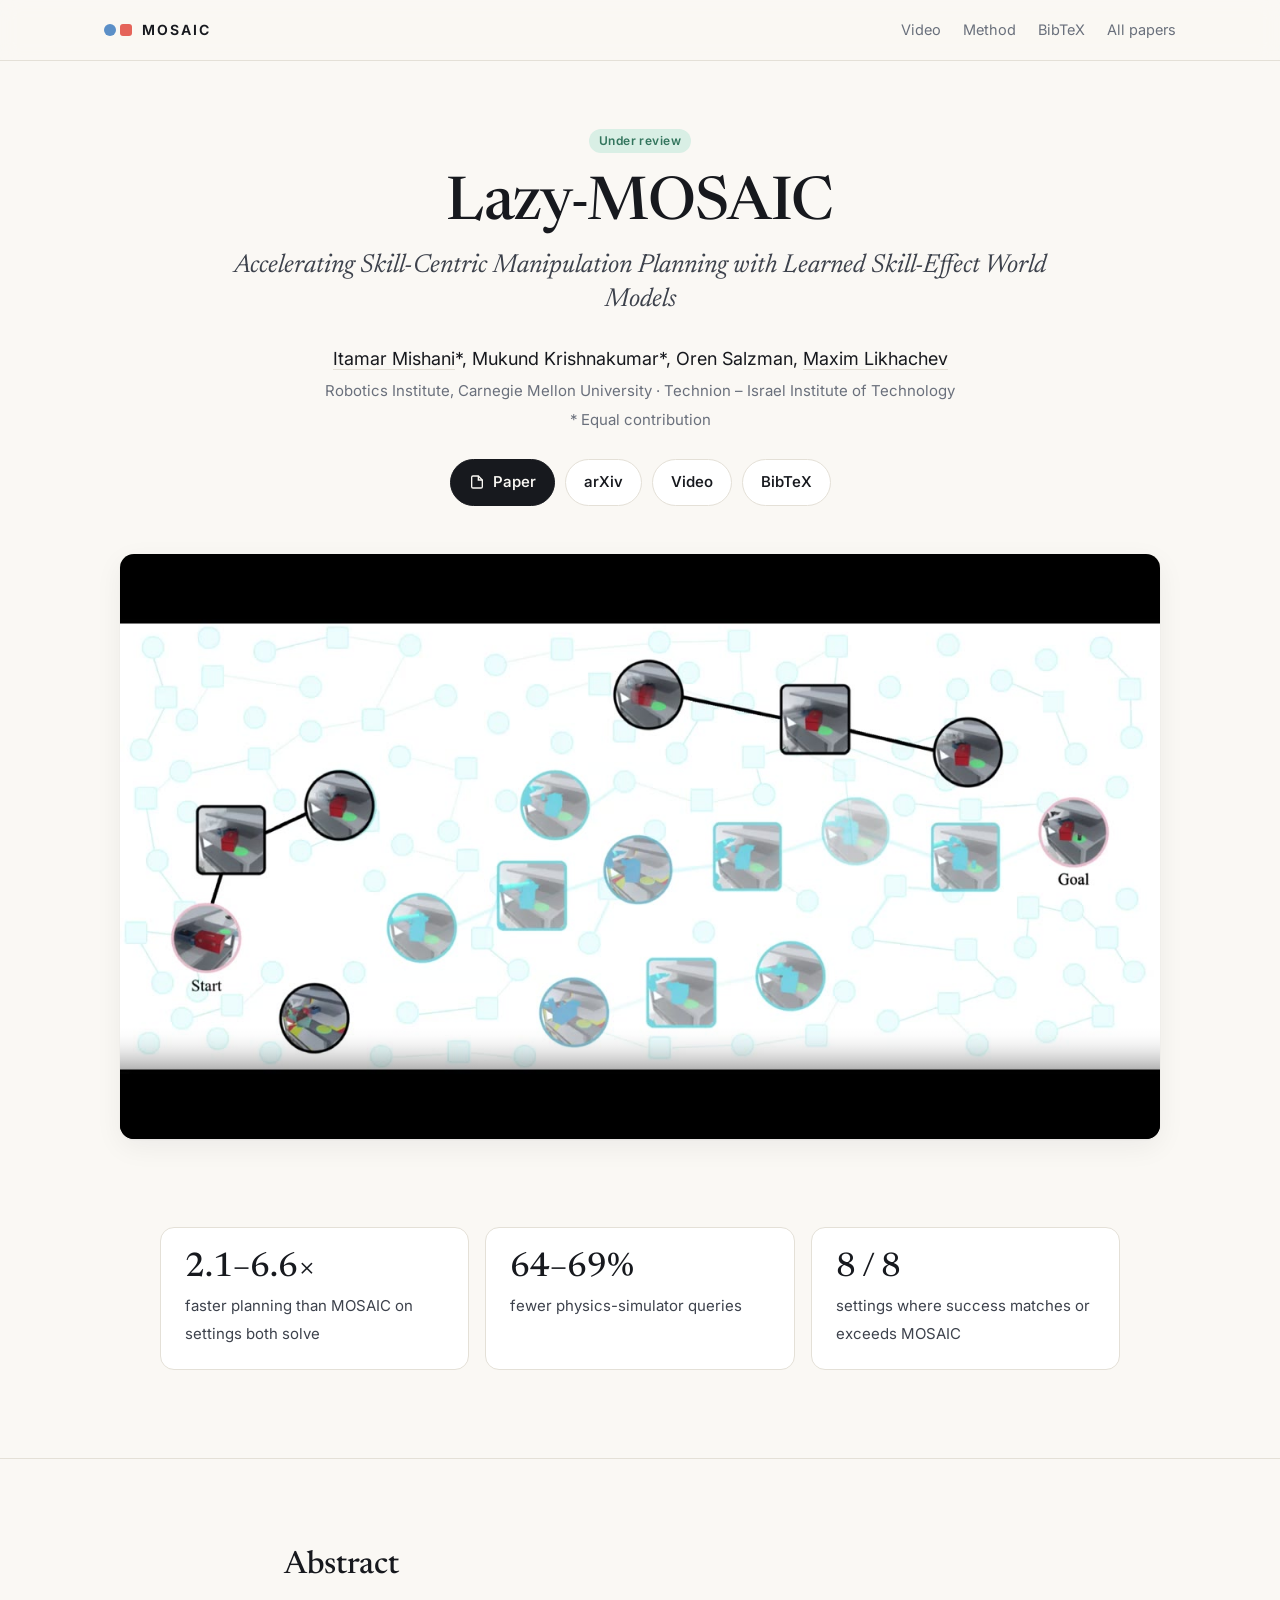
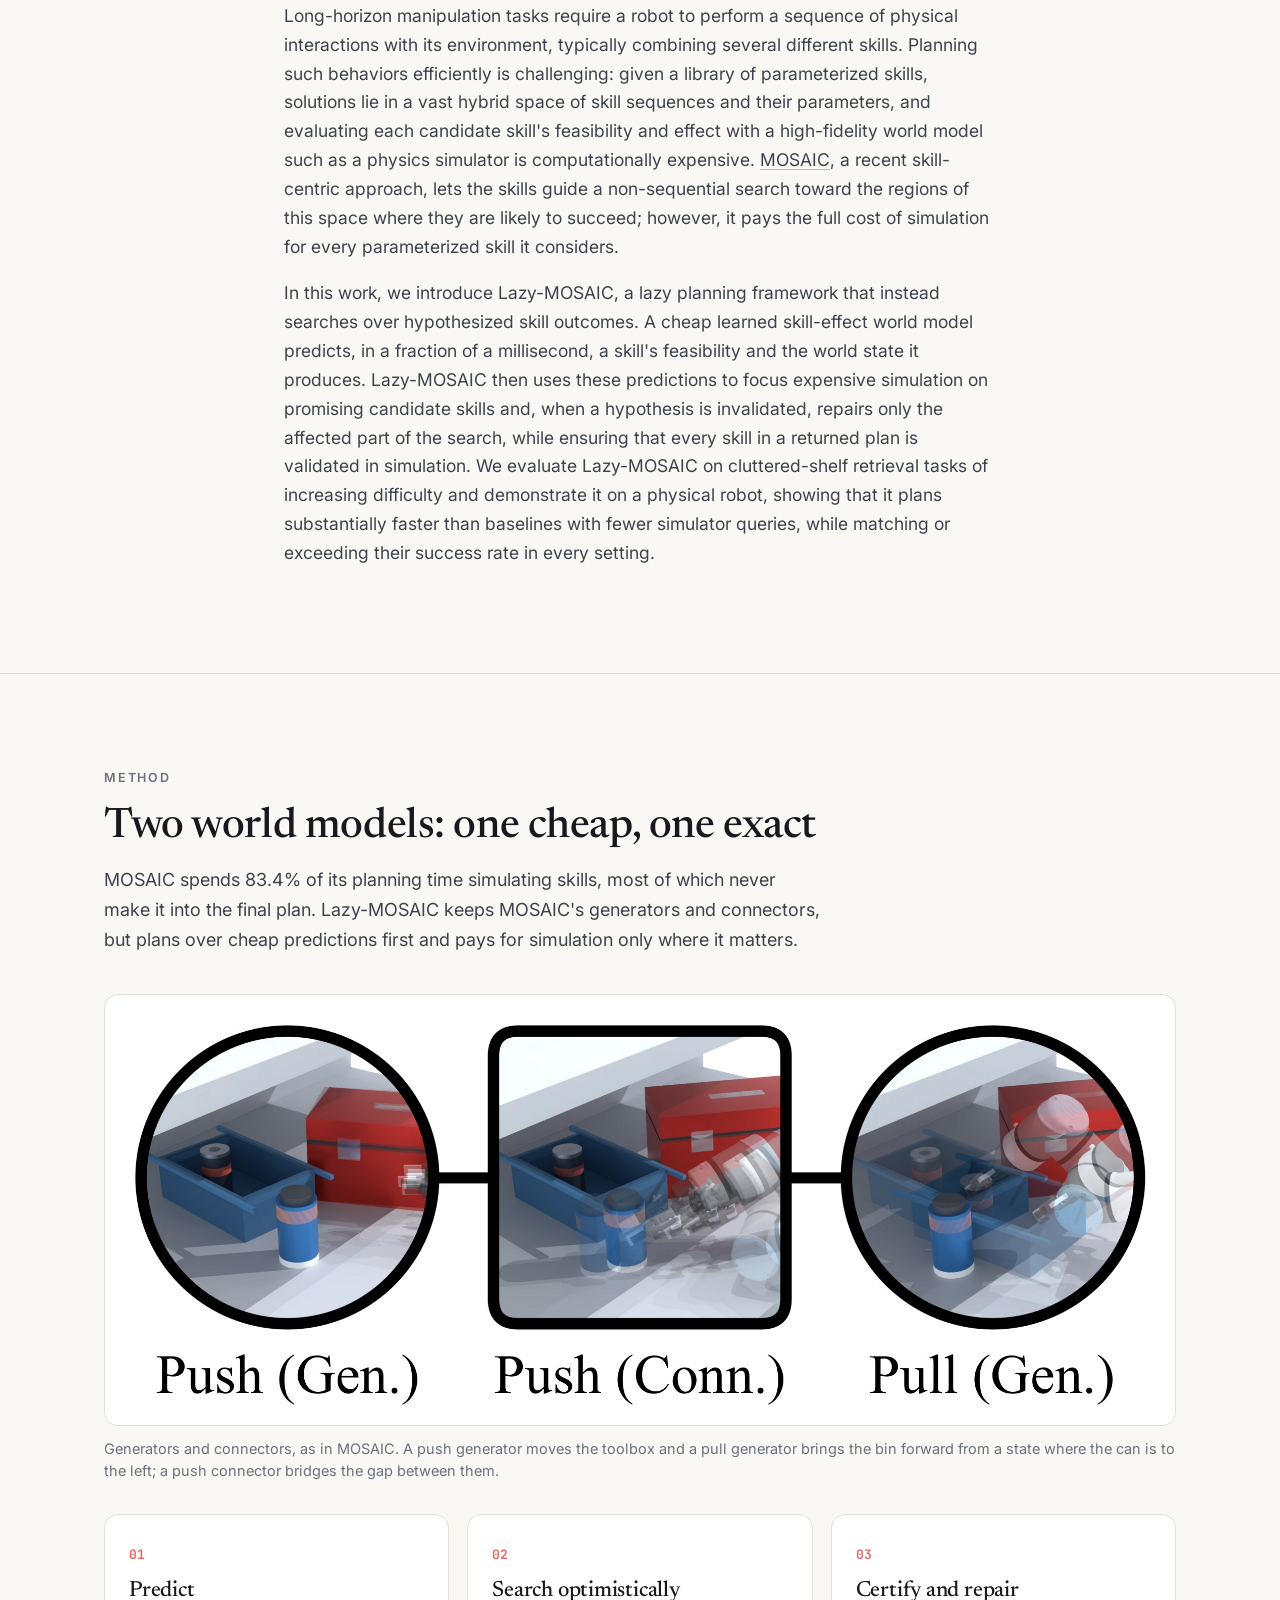
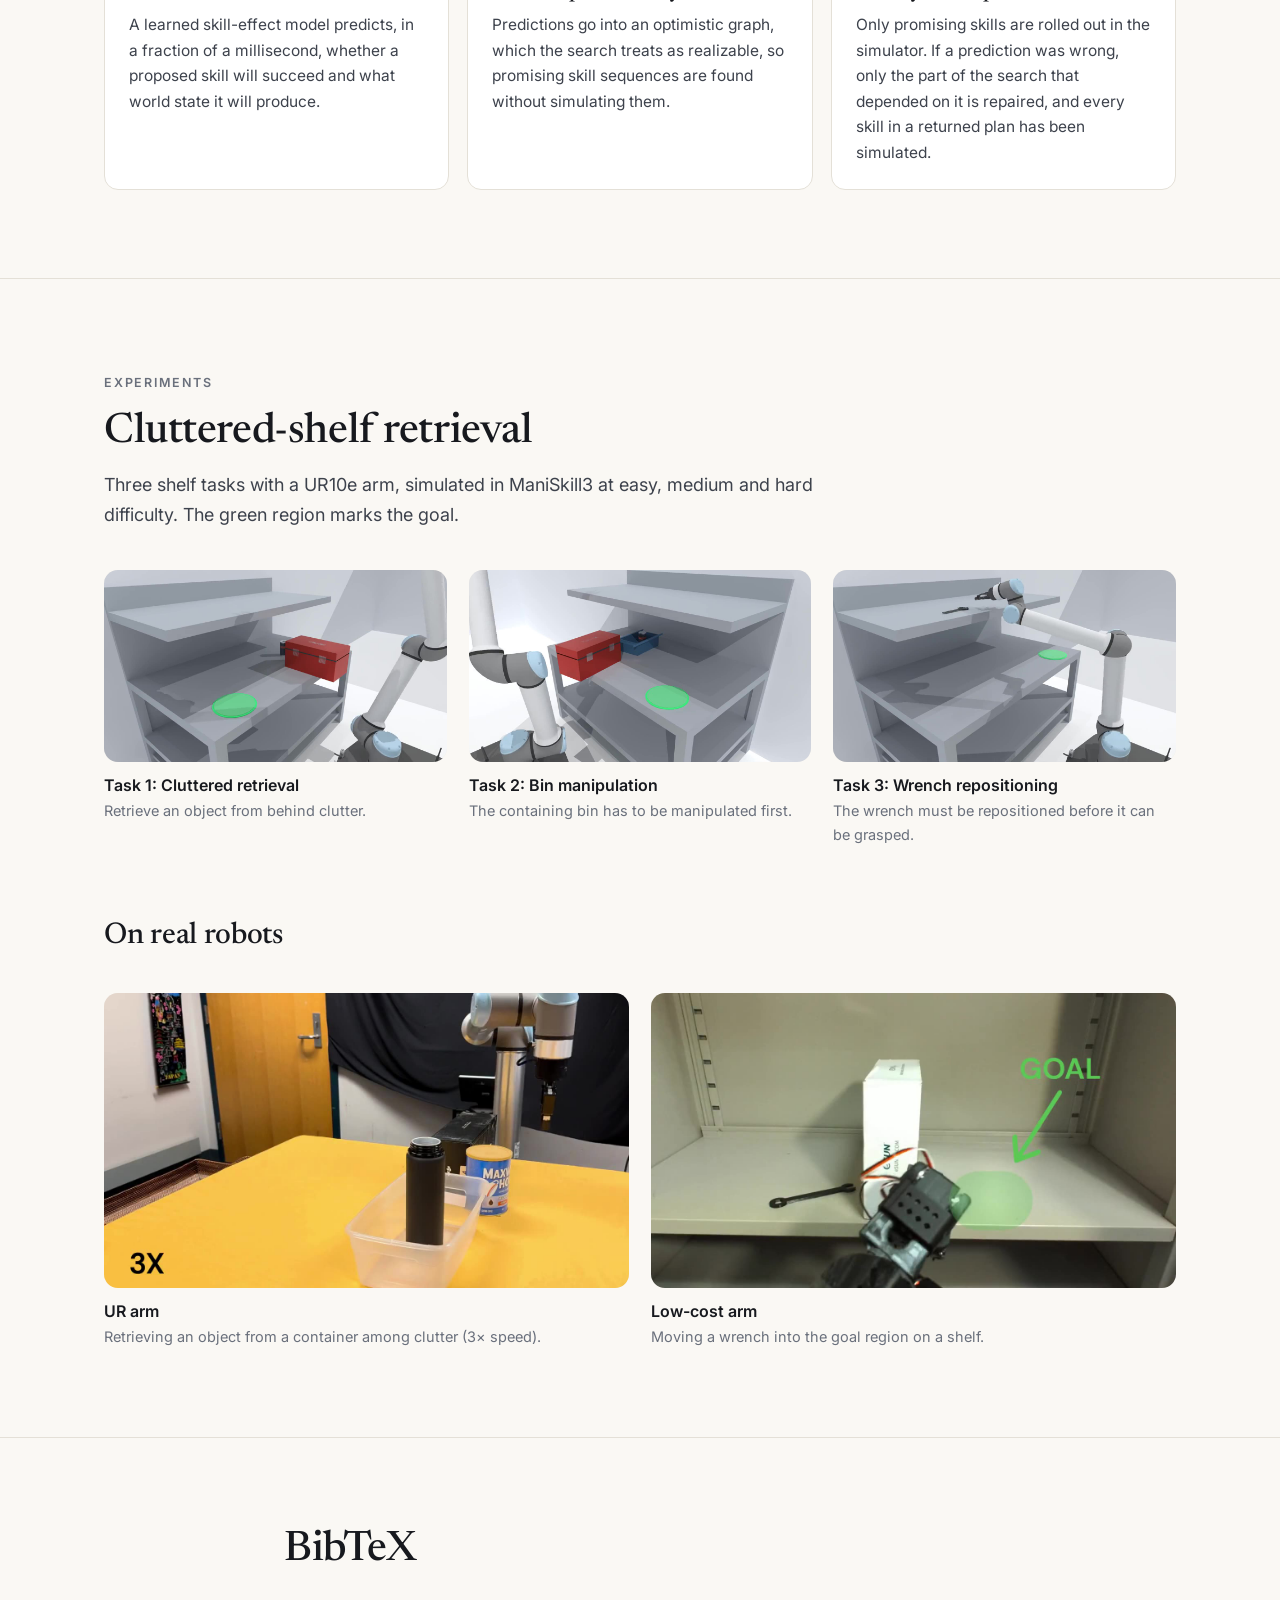
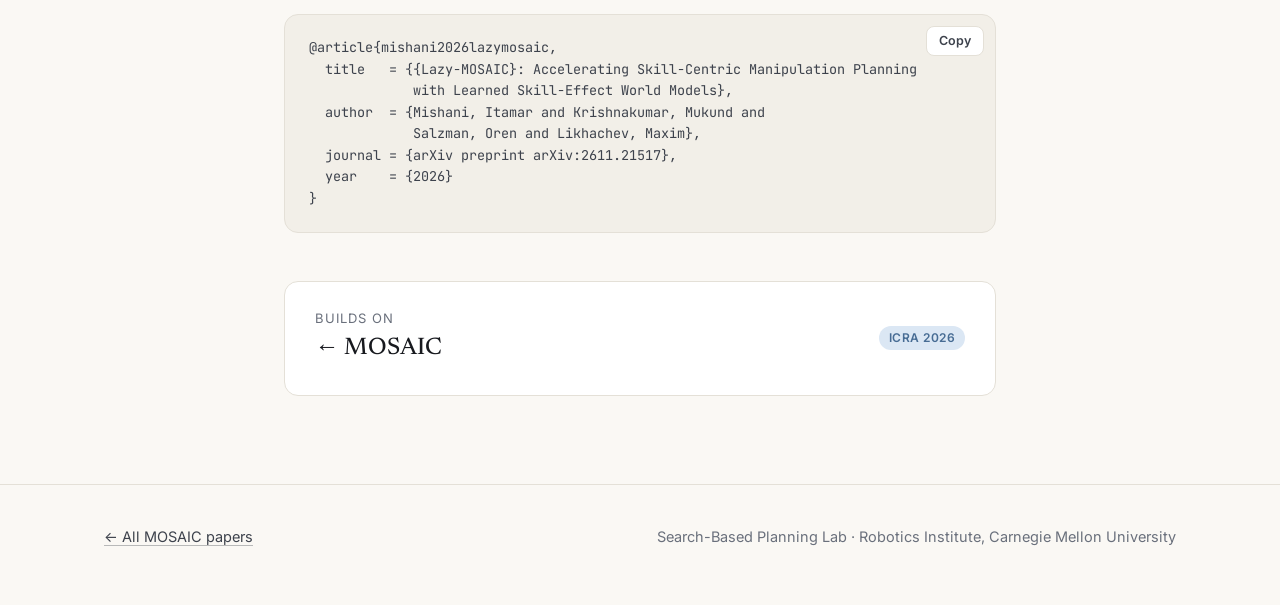
==== lazy-mosaic/index.html @ 2a2fd45c "Redesign as a hub for the MOSAIC line of papers Replace the single-paper Nerfies page with a hub (pa" ====
<!doctype html>
<html lang="en">
<head>
  <meta charset="utf-8">
  <meta name="viewport" content="width=device-width, initial-scale=1">
  <title>Lazy-MOSAIC: Accelerating Skill-Centric Manipulation Planning with Learned Skill-Effect World Models</title>
  <meta name="description" content="Lazy-MOSAIC plans over cheap learned predictions of skill outcomes and simulates only what the plan needs: 2.1–6.6× faster planning with 64–69% fewer simulator queries.">
  <meta property="og:title" content="Lazy-MOSAIC: Accelerating Skill-Centric Manipulation Planning with Learned Skill-Effect World Models">
  <meta property="og:image" content="https://skill-mosaic.github.io/assets/media/lazy/paper_video.jpg">
  <meta name="twitter:card" content="summary_large_image">
  <link rel="icon" href="../assets/favicon.gif">
  <link rel="preconnect" href="https://fonts.googleapis.com">
  <link rel="preconnect" href="https://fonts.gstatic.com" crossorigin>
  <link href="https://fonts.googleapis.com/css2?family=Inter:wght@400;500;600;700&family=JetBrains+Mono:wght@500;600&family=Newsreader:ital,opsz,wght@0,6..72,400;0,6..72,500;1,6..72,400;1,6..72,500&display=swap" rel="stylesheet">
  <link rel="stylesheet" href="../assets/css/site.css">
  <script defer src="../assets/js/site.js"></script>
</head>
<body>

<nav class="nav">
  <div class="wrap">
    <a class="brand" href="../"><span class="brand-mark"><i class="c"></i><i class="s"></i></span>MOSAIC</a>
    <div class="nav-links">
      <a href="#video">Video</a>
      <a href="#method" class="hide-sm">Method</a>
      <a href="#bibtex">BibTeX</a>
      <a href="../#papers">All papers</a>
    </div>
  </div>
</nav>

<header class="paper-hero">
  <div class="wrap">
    <span class="tag review">Under review</span>
    <h1>Lazy-MOSAIC</h1>
    <p class="subtitle">Accelerating Skill-Centric Manipulation Planning with Learned Skill-Effect World Models</p>
    <div class="authors">
      <a href="https://imishani.github.io/">Itamar Mishani</a>*,
      Mukund Krishnakumar*,
      Oren Salzman,
      <a href="https://www.cs.cmu.edu/~maxim/">Maxim Likhachev</a>
    </div>
    <div class="affil">Robotics Institute, Carnegie Mellon University · Technion – Israel Institute of Technology</div>
    <div class="affil">* Equal contribution</div>
    <div class="btn-row">
      <a class="btn primary" href="https://arxiv.org/pdf/2611.21517">
        <svg viewBox="0 0 24 24" fill="none" stroke="currentColor" stroke-width="2"><path d="M14 3H6a2 2 0 0 0-2 2v14a2 2 0 0 0 2 2h12a2 2 0 0 0 2-2V9z"/><path d="M14 3v6h6"/></svg>Paper</a>
      <a class="btn" href="https://arxiv.org/abs/2611.21517">arXiv</a>
      <a class="btn" href="#video">Video</a>
      <a class="btn" href="#bibtex">BibTeX</a>
    </div>
  </div>
</header>

<div class="wrap" id="video">
  <div class="media lead-video">
    <video controls playsinline preload="metadata" poster="../assets/media/lazy/paper_video.jpg">
      <source src="../assets/media/lazy/paper_video.mp4" type="video/mp4">
    </video>
  </div>
</div>

<section class="section">
  <div class="wrap">
    <div class="statbar">
      <div><b>2.1–6.6×</b><span>faster planning than MOSAIC on settings both solve</span></div>
      <div><b>64–69%</b><span>fewer physics-simulator queries</span></div>
      <div><b>8 / 8</b><span>settings where success matches or exceeds MOSAIC</span></div>
    </div>
  </div>
</section>

<section class="section" id="abstract">
  <div class="wrap narrow prose">
    <h2>Abstract</h2>
    <p>
      Long-horizon manipulation tasks require a robot to perform a sequence of physical interactions with its environment,
      typically combining several different skills. Planning such behaviors efficiently is challenging: given a library of
      parameterized skills, solutions lie in a vast hybrid space of skill sequences and their parameters, and evaluating each
      candidate skill's feasibility and effect with a high-fidelity world model such as a physics simulator is computationally
      expensive. <a href="../mosaic/">MOSAIC</a>, a recent skill-centric approach, lets the skills guide a non-sequential search
      toward the regions of this space where they are likely to succeed; however, it pays the full cost of simulation for every
      parameterized skill it considers.
    </p>
    <p>
      In this work, we introduce Lazy-MOSAIC, a lazy planning framework that instead searches over hypothesized skill outcomes.
      A cheap learned skill-effect world model predicts, in a fraction of a millisecond, a skill's feasibility and the world state
      it produces. Lazy-MOSAIC then uses these predictions to focus expensive simulation on promising candidate skills and, when a
      hypothesis is invalidated, repairs only the affected part of the search, while ensuring that every skill in a returned plan is
      validated in simulation. We evaluate Lazy-MOSAIC on cluttered-shelf retrieval tasks of increasing difficulty and demonstrate it
      on a physical robot, showing that it plans substantially faster than baselines with fewer simulator queries, while matching or
      exceeding their success rate in every setting.
    </p>
  </div>
</section>

<section class="section" id="method">
  <div class="wrap">
    <div class="section-head">
      <div class="eyebrow">Method</div>
      <h2>Two world models: one cheap, one exact</h2>
      <p>
        MOSAIC spends 83.4% of its planning time simulating skills, most of which never make it into the final plan.
        Lazy-MOSAIC keeps MOSAIC's generators and connectors, but plans over cheap predictions first and pays for simulation only where it matters.
      </p>
    </div>
    <figure>
      <div class="figure-card"><img src="../assets/media/lazy/gen_conn.jpg" loading="lazy" width="2048" height="780"
        alt="Push (generator), Push (connector) and Pull (generator) skills on a shelf scene with a toolbox, bin and can."></div>
      <figcaption>Generators and connectors, as in MOSAIC. A push generator moves the toolbox and a pull generator brings the bin forward from a state where the can is to the left; a push connector bridges the gap between them.</figcaption>
    </figure>
    <div class="steps">
      <div class="step">
        <h3>Predict</h3>
        <p>A learned skill-effect model predicts, in a fraction of a millisecond, whether a proposed skill will succeed and what world state it will produce.</p>
      </div>
      <div class="step">
        <h3>Search optimistically</h3>
        <p>Predictions go into an optimistic graph, which the search treats as realizable, so promising skill sequences are found without simulating them.</p>
      </div>
      <div class="step">
        <h3>Certify and repair</h3>
        <p>Only promising skills are rolled out in the simulator. If a prediction was wrong, only the part of the search that depended on it is repaired, and every skill in a returned plan has been simulated.</p>
      </div>
    </div>
  </div>
</section>

<section class="section" id="tasks">
  <div class="wrap">
    <div class="section-head">
      <div class="eyebrow">Experiments</div>
      <h2>Cluttered-shelf retrieval</h2>
      <p>Three shelf tasks with a UR10e arm, simulated in ManiSkill3 at easy, medium and hard difficulty. The green region marks the goal.</p>
    </div>
    <div class="grid-3">
      <figure class="clip">
        <div class="media"><video data-loop autoplay muted loop playsinline preload="metadata" poster="../assets/media/lazy/sim_task1.jpg"><source src="../assets/media/lazy/sim_task1.mp4" type="video/mp4"></video></div>
        <h3>Task 1: Cluttered retrieval</h3>
        <p>Retrieve an object from behind clutter.</p>
      </figure>
      <figure class="clip">
        <div class="media"><video data-loop autoplay muted loop playsinline preload="metadata" poster="../assets/media/lazy/sim_task2.jpg"><source src="../assets/media/lazy/sim_task2.mp4" type="video/mp4"></video></div>
        <h3>Task 2: Bin manipulation</h3>
        <p>The containing bin has to be manipulated first.</p>
      </figure>
      <figure class="clip">
        <div class="media"><video data-loop autoplay muted loop playsinline preload="metadata" poster="../assets/media/lazy/sim_task3.jpg"><source src="../assets/media/lazy/sim_task3.mp4" type="video/mp4"></video></div>
        <h3>Task 3: Wrench repositioning</h3>
        <p>The wrench must be repositioned before it can be grasped.</p>
      </figure>
    </div>

    <div class="section-head" style="margin-top:72px">
      <h2 style="font-size:30px">On real robots</h2>
    </div>
    <div class="grid-2">
      <figure class="clip">
        <div class="media"><video data-loop autoplay muted loop playsinline preload="metadata" poster="../assets/media/lazy/real_ur.jpg"><source src="../assets/media/lazy/real_ur.mp4" type="video/mp4"></video></div>
        <h3>UR arm</h3>
        <p>Retrieving an object from a container among clutter (3× speed).</p>
      </figure>
      <figure class="clip">
        <div class="media"><video data-loop autoplay muted loop playsinline preload="metadata" poster="../assets/media/lazy/real_so107.jpg"><source src="../assets/media/lazy/real_so107.mp4" type="video/mp4"></video></div>
        <h3>Low-cost arm</h3>
        <p>Moving a wrench into the goal region on a shelf.</p>
      </figure>
    </div>
  </div>
</section>

<section class="section" id="bibtex">
  <div class="wrap narrow">
    <div class="section-head"><h2>BibTeX</h2></div>
    <div class="bibtex">
      <button class="copy" type="button">Copy</button>
<pre>@article{mishani2026lazymosaic,
  title   = {{Lazy-MOSAIC}: Accelerating Skill-Centric Manipulation Planning
             with Learned Skill-Effect World Models},
  author  = {Mishani, Itamar and Krishnakumar, Mukund and
             Salzman, Oren and Likhachev, Maxim},
  journal = {arXiv preprint arXiv:2611.21517},
  year    = {2026}
}</pre>
    </div>
    <a class="next" href="../mosaic/" style="margin-top:48px">
      <span><small>Builds on</small><b>← MOSAIC</b></span>
      <span class="tag venue">ICRA 2026</span>
    </a>
  </div>
</section>

<footer class="footer">
  <div class="wrap">
    <div><a href="../">← All MOSAIC papers</a></div>
    <div>Search-Based Planning Lab · Robotics Institute, Carnegie Mellon University</div>
  </div>
</footer>

</body>
</html>
---- assets/css/site.css ----
/* MOSAIC — shared styles for the hub and paper pages */

:root {
  --bg: #faf8f4;
  --surface: #ffffff;
  --surface-2: #f2efe8;
  --ink: #17191e;
  --ink-2: #3d424c;
  --muted: #6a707c;
  --line: #e4e0d7;
  --gen: #5b8fc7;       /* generators: blue circles */
  --gen-soft: #dbe7f4;
  --con: #e5645a;       /* connectors: coral squares */
  --con-soft: #fbe0dc;
  --wm: #3f9c78;        /* world model: green */
  --wm-soft: #d9efe5;
  --accent: var(--con);
  --radius: 14px;
  --shadow: 0 1px 2px rgba(23, 25, 30, .05), 0 8px 28px rgba(23, 25, 30, .06);
  --serif: "Newsreader", "Iowan Old Style", Georgia, serif;
  --sans: "Inter", system-ui, -apple-system, "Segoe UI", sans-serif;
  --mono: "JetBrains Mono", ui-monospace, SFMono-Regular, Menlo, monospace;
  --max: 1120px;
  color-scheme: light;
}

@media (prefers-color-scheme: dark) {
  :root {
    --bg: #101216;
    --surface: #171a20;
    --surface-2: #1d2128;
    --ink: #eeece6;
    --ink-2: #c9c7c0;
    --muted: #9399a4;
    --line: #2a2f38;
    --gen: #86b2e2;
    --gen-soft: #1e2b3a;
    --con: #f08a80;
    --con-soft: #3a2220;
    --wm: #6cc6a0;
    --wm-soft: #17302a;
    --shadow: 0 1px 2px rgba(0, 0, 0, .3), 0 8px 28px rgba(0, 0, 0, .25);
    color-scheme: dark;
  }
}

* { box-sizing: border-box; }
html { scroll-behavior: smooth; -webkit-text-size-adjust: 100%; }
body {
  margin: 0;
  background: var(--bg);
  color: var(--ink);
  font: 17px/1.65 var(--sans);
  -webkit-font-smoothing: antialiased;
}
img, video { display: block; max-width: 100%; height: auto; }
a { color: inherit; text-decoration-color: color-mix(in srgb, currentColor 35%, transparent); text-underline-offset: 3px; }
a:hover { text-decoration-color: currentColor; }
p { margin: 0 0 1em; }
h1, h2, h3 { font-family: var(--serif); font-weight: 500; line-height: 1.15; margin: 0; letter-spacing: -.01em; }

.wrap { max-width: var(--max); margin: 0 auto; padding: 0 24px; }
.narrow { max-width: 760px; }

/* ---------- nav ---------- */
.nav {
  position: sticky; top: 0; z-index: 10;
  background: color-mix(in srgb, var(--bg) 85%, transparent);
  backdrop-filter: saturate(1.4) blur(10px);
  -webkit-backdrop-filter: saturate(1.4) blur(10px);
  border-bottom: 1px solid var(--line);
}
.nav .wrap { display: flex; align-items: center; justify-content: space-between; height: 60px; gap: 16px; }
.brand { display: inline-flex; align-items: center; gap: 10px; font-weight: 650; letter-spacing: .14em; font-size: 14px; text-decoration: none; }
.brand-mark { display: inline-flex; gap: 4px; align-items: center; }
.brand-mark i { display: block; width: 12px; height: 12px; }
.brand-mark .c { border-radius: 50%; background: var(--gen); }
.brand-mark .s { border-radius: 3px; background: var(--con); }
.nav-links { display: flex; gap: 22px; font-size: 14.5px; }
.nav-links a { text-decoration: none; color: var(--muted); }
.nav-links a:hover { color: var(--ink); }
@media (max-width: 560px) { .nav-links .hide-sm { display: none; } }

/* ---------- shared bits ---------- */
.eyebrow {
  font: 600 12.5px/1 var(--sans); letter-spacing: .14em; text-transform: uppercase;
  color: var(--muted); margin-bottom: 18px; display: inline-flex; align-items: center; gap: 10px;
}
.section { padding: 88px 0; }
.section + .section { border-top: 1px solid var(--line); }
.section-head { margin-bottom: 40px; max-width: 720px; }
.section-head h2 { font-size: clamp(30px, 4vw, 42px); margin-bottom: 14px; }
.section-head p { color: var(--ink-2); font-size: 18px; margin: 0; }

.btn {
  display: inline-flex; align-items: center; gap: 8px;
  padding: 10px 18px; border-radius: 999px; font-size: 15px; font-weight: 550;
  text-decoration: none; border: 1px solid var(--line); background: var(--surface); color: var(--ink);
  transition: transform .15s ease, border-color .15s ease;
}
.btn:hover { transform: translateY(-1px); border-color: var(--ink-2); }
.btn.primary { background: var(--ink); color: var(--bg); border-color: var(--ink); }
.btn svg { width: 16px; height: 16px; }
.btn-row { display: flex; flex-wrap: wrap; gap: 10px; }

.tag {
  display: inline-block; font: 600 12px/1 var(--sans); letter-spacing: .04em;
  padding: 6px 10px; border-radius: 999px; background: var(--surface-2); color: var(--ink-2);
}
.tag.venue { background: var(--gen-soft); color: color-mix(in srgb, var(--gen) 70%, var(--ink)); }
.tag.review { background: var(--wm-soft); color: color-mix(in srgb, var(--wm) 70%, var(--ink)); }
.tag.soon { background: var(--con-soft); color: color-mix(in srgb, var(--con) 75%, var(--ink)); }

.media { border-radius: var(--radius); overflow: hidden; background: var(--surface-2); isolation: isolate; }
figure { margin: 0; }
figcaption { font-size: 14.5px; color: var(--muted); margin-top: 12px; line-height: 1.5; }
.figure-card { background: #fff; border-radius: var(--radius); padding: 18px; border: 1px solid var(--line); }
@media (prefers-color-scheme: dark) { .figure-card { background: #f4f2ed; } }

/* ---------- hub: hero ---------- */
.hero { padding: 96px 0 56px; }
.hero h1 { font-size: clamp(44px, 7vw, 84px); line-height: 1.02; margin-bottom: 26px; max-width: 900px; }
.hero h1 em { font-style: italic; color: var(--con); }
.hero .lede { font-size: clamp(18px, 2vw, 21px); color: var(--ink-2); max-width: 700px; margin-bottom: 32px; }
.hero-figure { margin-top: 64px; }
.hero-figure .figure-card { padding: clamp(12px, 3vw, 32px); }

/* ---------- hub: paradigm ---------- */
.pillars { display: grid; grid-template-columns: repeat(3, 1fr); gap: 20px; }
.pillar { background: var(--surface); border: 1px solid var(--line); border-radius: var(--radius); padding: 28px; }
.pillar h3 { font-size: 24px; margin: 18px 0 10px; }
.pillar p { color: var(--ink-2); margin: 0; font-size: 16px; }
.glyph { width: 40px; height: 40px; }
.glyph.gen { border-radius: 50%; background: var(--gen-soft); border: 3px solid var(--gen); }
.glyph.con { border-radius: 10px; background: var(--con-soft); border: 3px solid var(--con); }
.glyph.wm { display: grid; place-items: center; border-radius: 10px; background: var(--wm-soft); color: var(--wm); }
.glyph.wm svg { width: 22px; height: 22px; }
.contrast { display: grid; grid-template-columns: 1fr 1fr; gap: 20px; margin-top: 20px; }
.contrast > div { border-radius: var(--radius); padding: 24px 28px; background: var(--surface-2); }
.contrast h4 { margin: 0 0 6px; font-size: 13px; letter-spacing: .1em; text-transform: uppercase; color: var(--muted); }
.contrast p { margin: 0; color: var(--ink-2); font-size: 16px; }
@media (max-width: 860px) { .pillars, .contrast { grid-template-columns: 1fr; } }

/* ---------- hub: papers ---------- */
.papers { display: grid; gap: 28px; }
.paper {
  display: grid; grid-template-columns: 1.15fr 1fr; gap: 0;
  background: var(--surface); border: 1px solid var(--line); border-radius: calc(var(--radius) + 4px);
  overflow: hidden; box-shadow: var(--shadow);
}
.paper > * { min-width: 0; }
.paper .media { display: block; position: relative; border-radius: 0; min-height: 300px; isolation: isolate; transform: translateZ(0); }
.paper .media video, .paper .media img { position: absolute; inset: 0; width: 100%; height: 100%; max-width: none; object-fit: cover; object-position: left center; }
.paper-body { padding: 32px 34px; display: flex; flex-direction: column; }
.paper-meta { display: flex; align-items: center; gap: 10px; margin-bottom: 16px; flex-wrap: wrap; }
.paper-num { font: 600 13px/1 var(--mono); color: var(--muted); }
.paper h3 { font-size: 30px; margin-bottom: 4px; }
.paper .subtitle { font-family: var(--serif); font-size: 18px; color: var(--ink-2); font-style: italic; margin-bottom: 16px; line-height: 1.35; }
.paper .pitch { color: var(--ink-2); font-size: 16px; }
.paper .stats { display: flex; gap: 22px; margin: 4px 0 18px; flex-wrap: wrap; }
.paper .stat b { display: block; font-family: var(--serif); font-size: 26px; font-weight: 500; line-height: 1.1; }
.paper .stat span { font-size: 13px; color: var(--muted); }
.paper .btn-row { margin-top: auto; padding-top: 8px; }
.upcoming-head { margin: 56px 0 20px; display: flex; align-items: baseline; gap: 14px; }
.upcoming-head h3 { font-size: 24px; }
.upcoming-head span { color: var(--muted); font-size: 15px; }
.teasers { display: grid; grid-template-columns: 1fr 1fr; gap: 24px; }
.teaser { background: var(--surface); border: 1px dashed color-mix(in srgb, var(--con) 45%, var(--line)); border-radius: calc(var(--radius) + 4px); overflow: hidden; display: flex; flex-direction: column; }
.teaser .media { border-radius: 0; aspect-ratio: 16 / 8; }
.teaser .media img, .teaser .media video { width: 100%; height: 100%; object-fit: cover; }
.teaser-body { padding: 26px 28px 30px; }
.teaser h4 { font-family: var(--serif); font-weight: 500; font-size: 26px; margin: 12px 0 8px; }
.teaser p { color: var(--ink-2); font-size: 16px; margin: 0; }
.tiles { display: grid; grid-template-columns: repeat(8, 1fr); gap: 10px; padding: 26px; align-content: center; height: 100%; }
.tiles i { aspect-ratio: 1; display: block; }
.tiles .c { border-radius: 50%; background: var(--gen-soft); border: 2px solid var(--gen); }
.tiles .s { border-radius: 6px; background: var(--con-soft); border: 2px solid var(--con); }
.tiles .o { border-radius: 50%; border: 2px dashed var(--line); }
@media (max-width: 900px) {
  .paper { grid-template-columns: 1fr; }
  .paper .media { min-height: 0; aspect-ratio: 16 / 9; }
  .teasers { grid-template-columns: 1fr; }
}

/* ---------- hub: team ---------- */
.people { display: grid; grid-template-columns: repeat(auto-fill, minmax(200px, 1fr)); gap: 16px; }
.person { padding: 20px 22px; border: 1px solid var(--line); border-radius: var(--radius); background: var(--surface); }
.person b { display: block; font-weight: 600; }
.person span { color: var(--muted); font-size: 14.5px; }

/* ---------- paper page ---------- */
.crumb { display: inline-flex; align-items: center; gap: 6px; font-size: 14.5px; color: var(--muted); text-decoration: none; margin-bottom: 28px; }
.crumb:hover { color: var(--ink); }
.paper-hero { padding: 64px 0 40px; text-align: center; }
.paper-hero h1 { font-size: clamp(34px, 5.2vw, 60px); margin: 18px auto 10px; max-width: 980px; }
.paper-hero .subtitle { font-family: var(--serif); font-style: italic; font-size: clamp(19px, 2.4vw, 26px); color: var(--ink-2); max-width: 820px; margin: 0 auto 26px; line-height: 1.3; }
.authors { font-size: 18px; margin-bottom: 6px; }
.authors a { text-decoration: none; border-bottom: 1px solid var(--line); }
.authors a:hover { border-color: var(--ink); }
.affil { color: var(--muted); font-size: 15px; margin-bottom: 4px; }
.paper-hero .btn-row { justify-content: center; margin-top: 26px; }
.lead-video { margin: 8px auto 0; max-width: 1040px; box-shadow: var(--shadow); }
.lead-video video { width: 100%; }

.statbar { display: grid; grid-template-columns: repeat(3, 1fr); gap: 16px; margin: 0 auto; max-width: 960px; }
.statbar div { padding: 22px 24px; border-radius: var(--radius); background: var(--surface); border: 1px solid var(--line); }
.statbar b { display: block; font-family: var(--serif); font-weight: 500; font-size: 34px; line-height: 1.1; margin-bottom: 4px; }
.statbar span { color: var(--ink-2); font-size: 15px; }
@media (max-width: 760px) { .statbar { grid-template-columns: 1fr; } }

.prose h2 { font-size: 32px; margin-bottom: 18px; }
.prose p { color: var(--ink-2); font-size: 17.5px; }
.steps { display: grid; grid-template-columns: repeat(3, 1fr); gap: 18px; margin-top: 32px; counter-reset: step; }
.step { padding: 24px; border-radius: var(--radius); background: var(--surface); border: 1px solid var(--line); }
.step::before { counter-increment: step; content: "0" counter(step); font: 600 13px/1 var(--mono); color: var(--con); }
.step h3 { font-size: 22px; margin: 12px 0 8px; }
.step p { margin: 0; color: var(--ink-2); font-size: 15.5px; }
@media (max-width: 860px) { .steps { grid-template-columns: 1fr; } }

.grid-2 { display: grid; grid-template-columns: 1fr 1fr; gap: 22px; }
.grid-3 { display: grid; grid-template-columns: repeat(3, 1fr); gap: 22px; }
@media (max-width: 860px) { .grid-3 { grid-template-columns: 1fr; } }
@media (max-width: 700px) { .grid-2 { grid-template-columns: 1fr; } }
.clip video, .clip img { width: 100%; }
.clip h3 { font-family: var(--sans); font-weight: 600; font-size: 16px; margin: 14px 0 4px; letter-spacing: 0; }
.clip p { font-size: 14.5px; color: var(--muted); margin: 0; }
.pair { display: grid; grid-template-columns: 1fr 1fr; gap: 6px; }
.pair img { width: 100%; height: 100%; object-fit: cover; border-radius: 8px; aspect-ratio: 4/3; }
.stack { display: grid; gap: 18px; }

.bibtex { position: relative; }
.bibtex pre {
  margin: 0; padding: 22px 24px; border-radius: var(--radius); background: var(--surface-2); border: 1px solid var(--line);
  font: 13.5px/1.6 var(--mono); overflow-x: auto; color: var(--ink-2);
}
.copy {
  position: absolute; top: 12px; right: 12px; font: 600 12.5px/1 var(--sans);
  padding: 8px 12px; border-radius: 8px; border: 1px solid var(--line); background: var(--surface); color: var(--ink-2); cursor: pointer;
}
.copy:hover { color: var(--ink); }

.next {
  display: flex; justify-content: space-between; align-items: center; gap: 16px; flex-wrap: wrap;
  padding: 26px 30px; border-radius: var(--radius); background: var(--surface); border: 1px solid var(--line); text-decoration: none;
}
.next small { display: block; color: var(--muted); font-size: 13px; letter-spacing: .08em; text-transform: uppercase; }
.next b { font-family: var(--serif); font-weight: 500; font-size: 24px; }

/* ---------- footer ---------- */
.footer { border-top: 1px solid var(--line); padding: 40px 0 56px; color: var(--muted); font-size: 14.5px; }
.footer .wrap { display: flex; justify-content: space-between; gap: 20px; flex-wrap: wrap; }
.footer a { color: var(--ink-2); }

@media (max-width: 560px) {
  .wrap { padding: 0 16px; }
  .section { padding: 64px 0; }
  .hero { padding: 64px 0 40px; }
  .paper-body, .teaser-body { padding: 24px 22px; }
}
@media (prefers-reduced-motion: reduce) { html { scroll-behavior: auto; } .btn { transition: none; } }
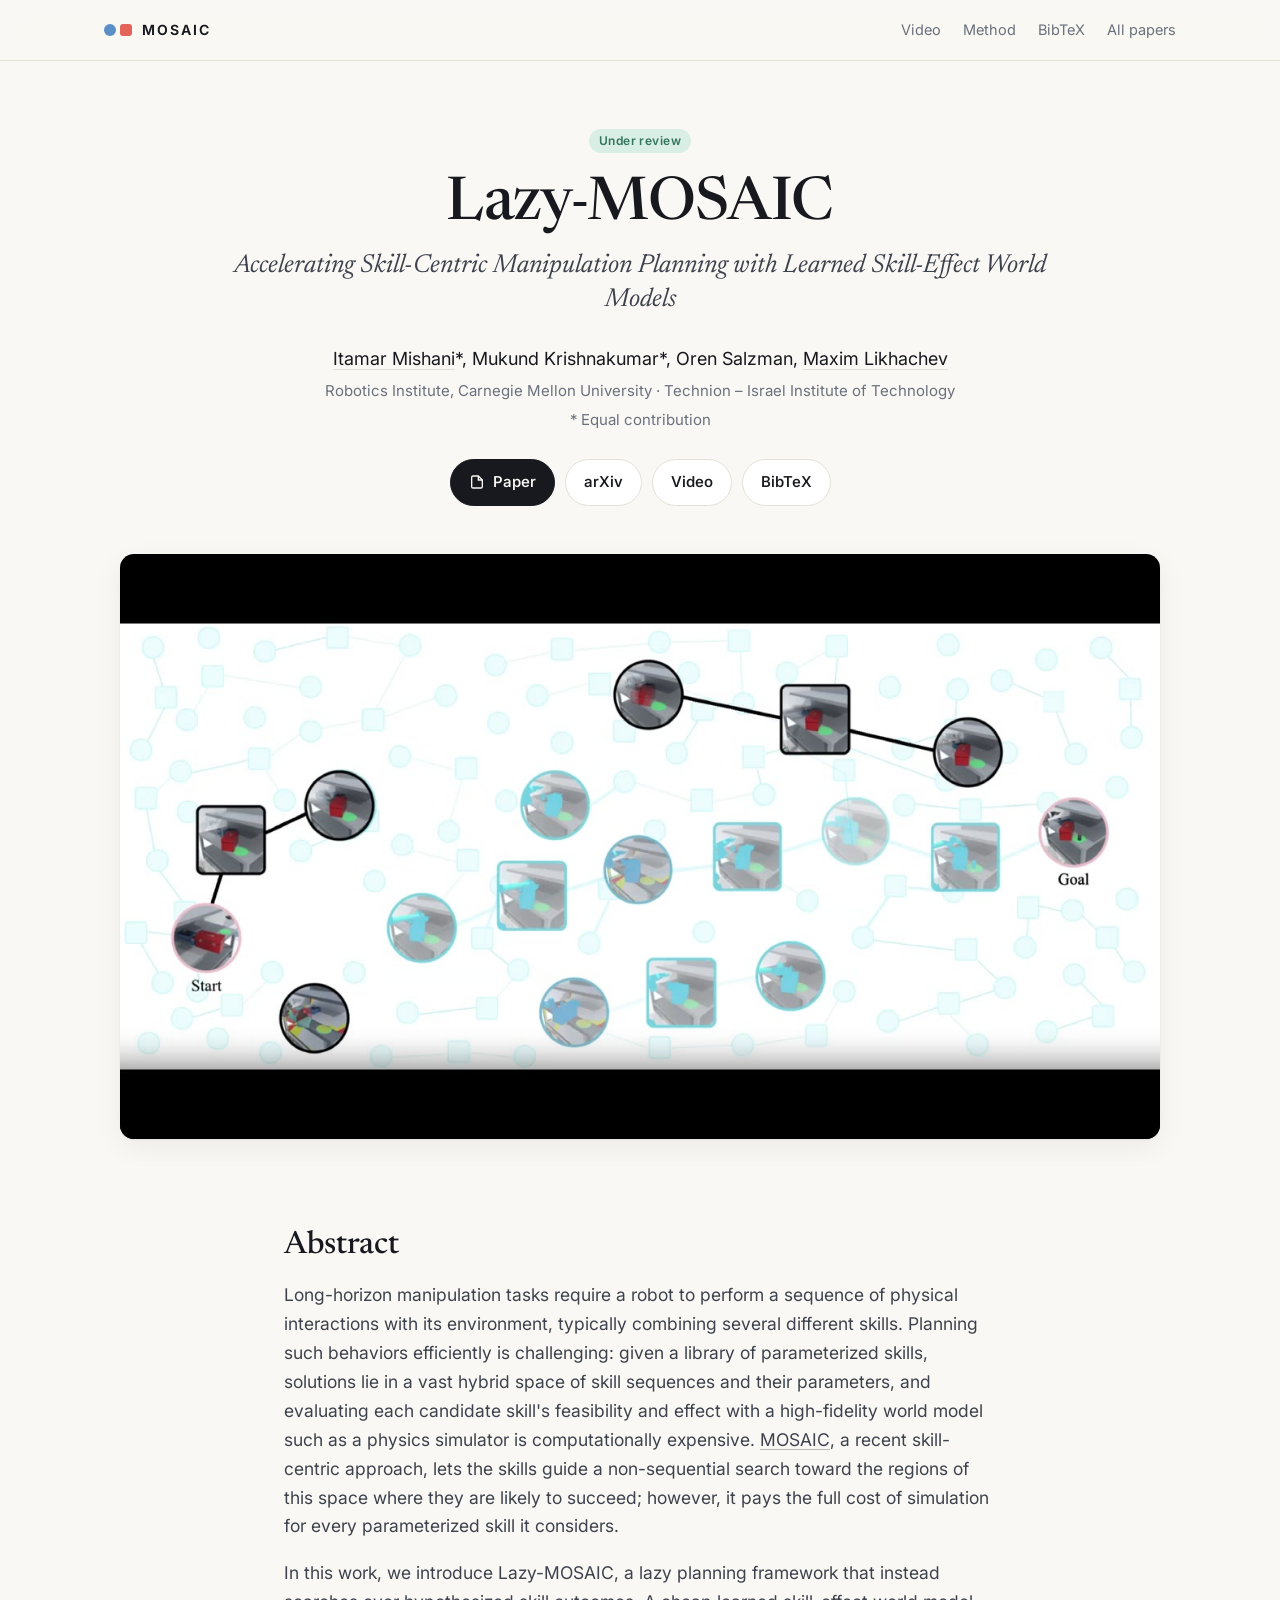
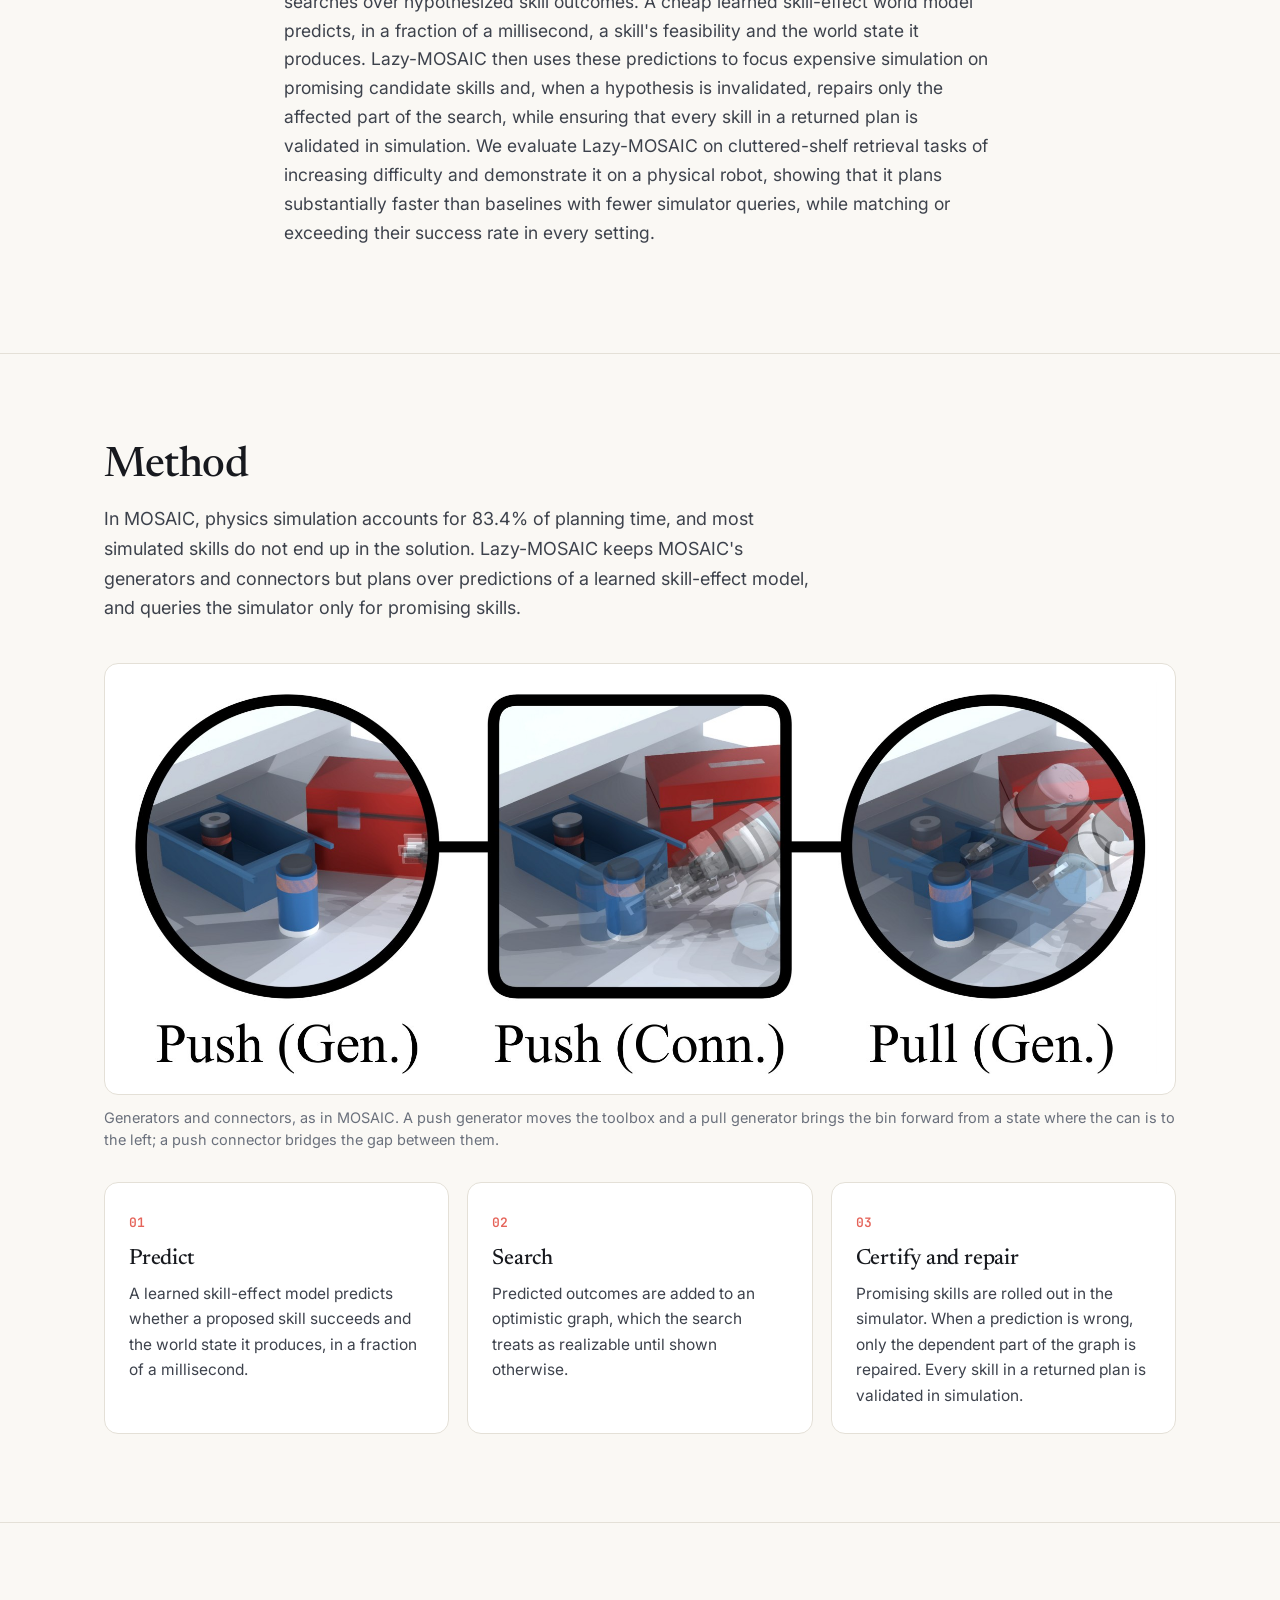
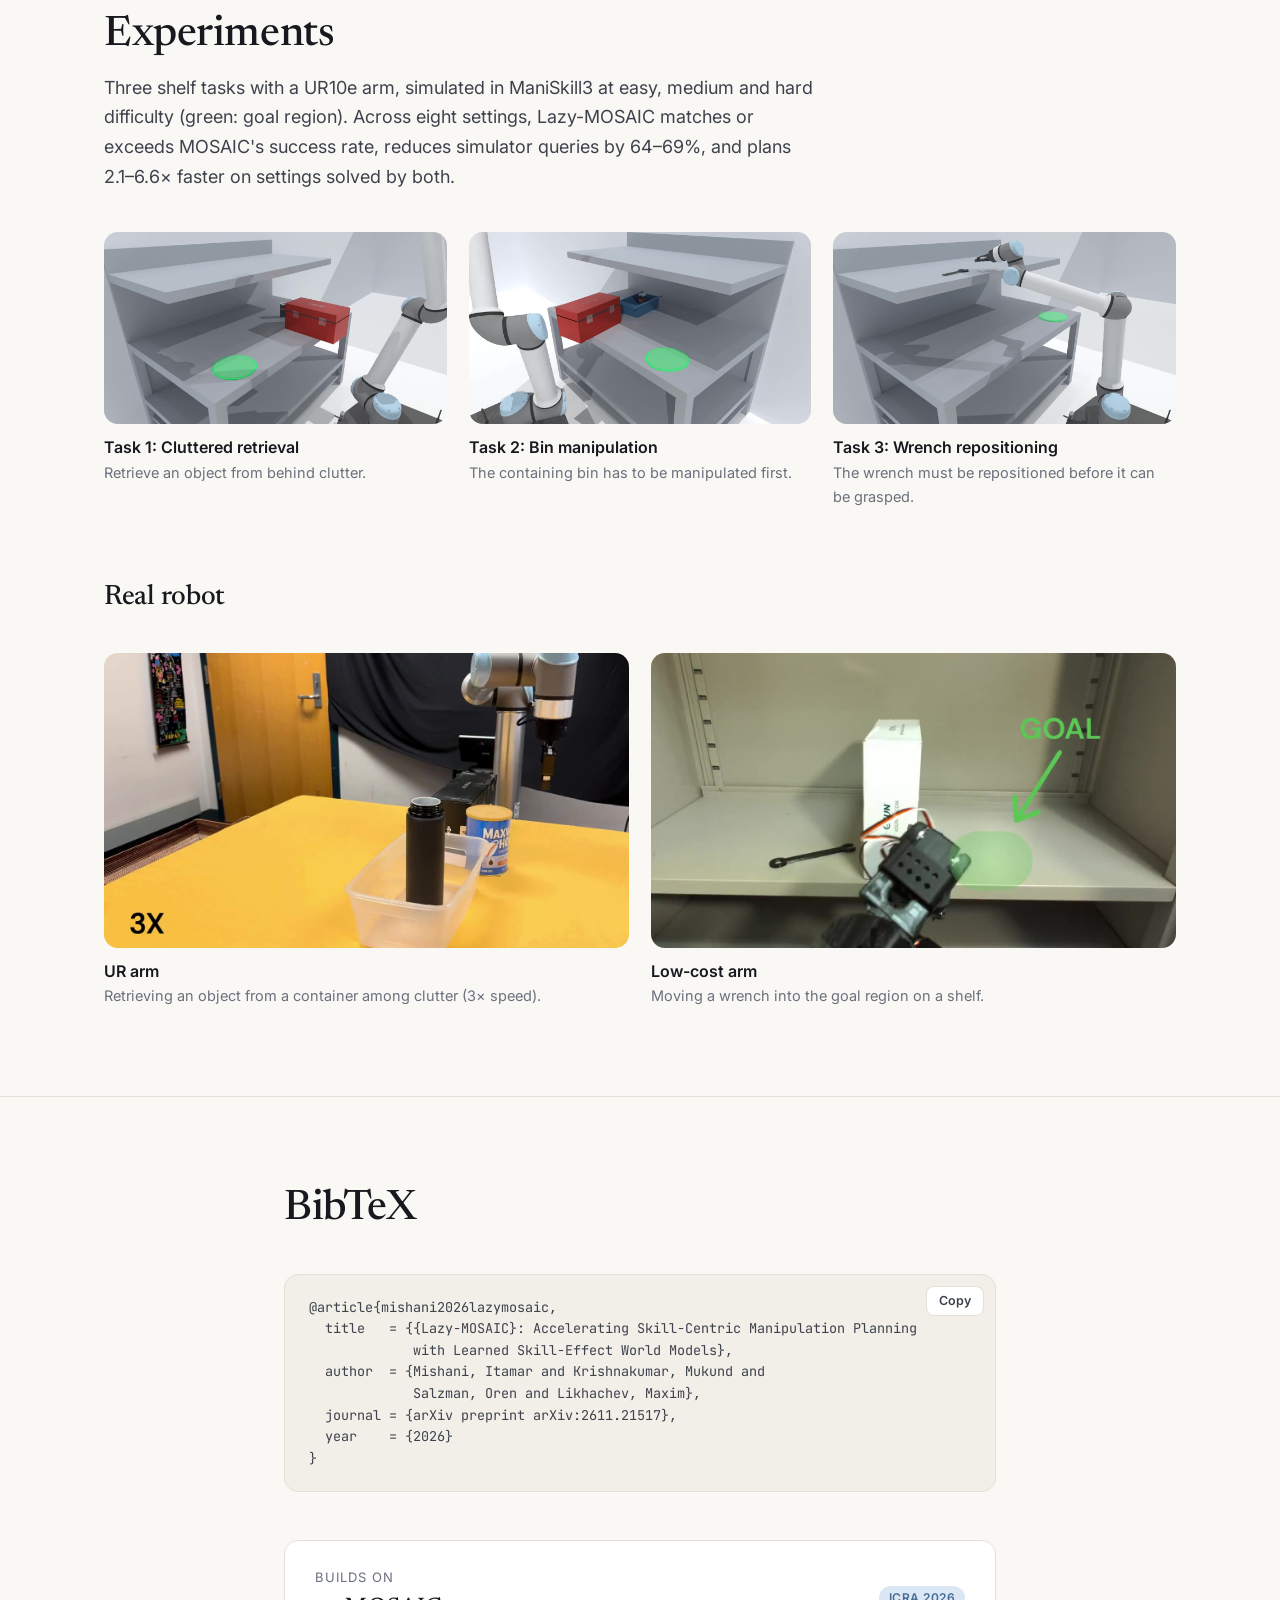
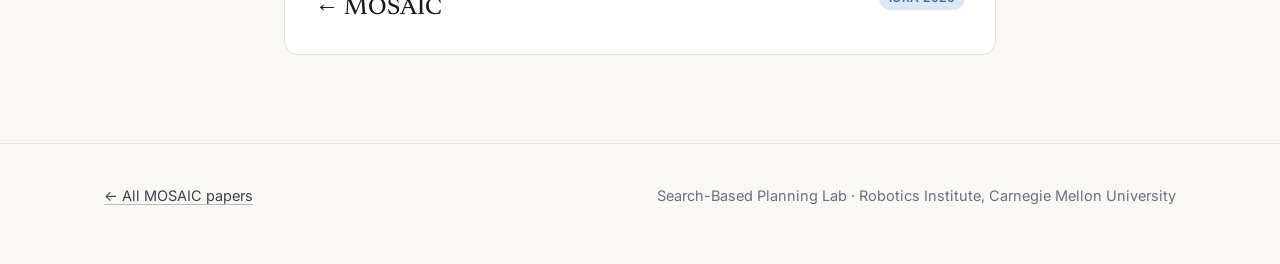
==== commit e71ae319: "Tone down copy to a plain academic project page Co-Authored-By: Claude Opus 5.5 <noreply@anthropic.c" ====
--- a/lazy-mosaic/index.html
+++ b/lazy-mosaic/index.html
@@ -60,16 +60,6 @@
   </div>
 </div>
 
-<section class="section">
-  <div class="wrap">
-    <div class="statbar">
-      <div><b>2.1–6.6×</b><span>faster planning than MOSAIC on settings both solve</span></div>
-      <div><b>64–69%</b><span>fewer physics-simulator queries</span></div>
-      <div><b>8 / 8</b><span>settings where success matches or exceeds MOSAIC</span></div>
-    </div>
-  </div>
-</section>
-
 <section class="section" id="abstract">
   <div class="wrap narrow prose">
     <h2>Abstract</h2>
@@ -97,11 +87,11 @@
 <section class="section" id="method">
   <div class="wrap">
     <div class="section-head">
-      <div class="eyebrow">Method</div>
-      <h2>Two world models: one cheap, one exact</h2>
+      <h2>Method</h2>
       <p>
-        MOSAIC spends 83.4% of its planning time simulating skills, most of which never make it into the final plan.
-        Lazy-MOSAIC keeps MOSAIC's generators and connectors, but plans over cheap predictions first and pays for simulation only where it matters.
+        In MOSAIC, physics simulation accounts for 83.4% of planning time, and most simulated skills do not end up in the solution.
+        Lazy-MOSAIC keeps MOSAIC's generators and connectors but plans over predictions of a learned skill-effect model,
+        and queries the simulator only for promising skills.
       </p>
     </div>
     <figure>
@@ -112,15 +102,15 @@
     <div class="steps">
       <div class="step">
         <h3>Predict</h3>
-        <p>A learned skill-effect model predicts, in a fraction of a millisecond, whether a proposed skill will succeed and what world state it will produce.</p>
+        <p>A learned skill-effect model predicts whether a proposed skill succeeds and the world state it produces, in a fraction of a millisecond.</p>
       </div>
       <div class="step">
-        <h3>Search optimistically</h3>
-        <p>Predictions go into an optimistic graph, which the search treats as realizable, so promising skill sequences are found without simulating them.</p>
+        <h3>Search</h3>
+        <p>Predicted outcomes are added to an optimistic graph, which the search treats as realizable until shown otherwise.</p>
       </div>
       <div class="step">
         <h3>Certify and repair</h3>
-        <p>Only promising skills are rolled out in the simulator. If a prediction was wrong, only the part of the search that depended on it is repaired, and every skill in a returned plan has been simulated.</p>
+        <p>Promising skills are rolled out in the simulator. When a prediction is wrong, only the dependent part of the graph is repaired. Every skill in a returned plan is validated in simulation.</p>
       </div>
     </div>
   </div>
@@ -129,9 +119,8 @@
 <section class="section" id="tasks">
   <div class="wrap">
     <div class="section-head">
-      <div class="eyebrow">Experiments</div>
-      <h2>Cluttered-shelf retrieval</h2>
-      <p>Three shelf tasks with a UR10e arm, simulated in ManiSkill3 at easy, medium and hard difficulty. The green region marks the goal.</p>
+      <h2>Experiments</h2>
+      <p>Three shelf tasks with a UR10e arm, simulated in ManiSkill3 at easy, medium and hard difficulty (green: goal region). Across eight settings, Lazy-MOSAIC matches or exceeds MOSAIC's success rate, reduces simulator queries by 64–69%, and plans 2.1–6.6× faster on settings solved by both.</p>
     </div>
     <div class="grid-3">
       <figure class="clip">
@@ -152,7 +141,7 @@
     </div>
 
     <div class="section-head" style="margin-top:72px">
-      <h2 style="font-size:30px">On real robots</h2>
+      <h2 style="font-size:28px">Real robot</h2>
     </div>
     <div class="grid-2">
       <figure class="clip">
--- a/assets/css/site.css
+++ b/assets/css/site.css
@@ -118,11 +118,11 @@
 @media (prefers-color-scheme: dark) { .figure-card { background: #f4f2ed; } }
 
 /* ---------- hub: hero ---------- */
-.hero { padding: 96px 0 56px; }
-.hero h1 { font-size: clamp(44px, 7vw, 84px); line-height: 1.02; margin-bottom: 26px; max-width: 900px; }
-.hero h1 em { font-style: italic; color: var(--con); }
+.hero { padding: 72px 0 48px; }
+.hero h1 { font-size: clamp(44px, 6vw, 72px); line-height: 1.02; margin-bottom: 10px; }
+.hero-sub { font-family: var(--serif); font-style: italic; font-size: clamp(20px, 2.4vw, 26px); color: var(--ink-2); margin-bottom: 24px; }
 .hero .lede { font-size: clamp(18px, 2vw, 21px); color: var(--ink-2); max-width: 700px; margin-bottom: 32px; }
-.hero-figure { margin-top: 64px; }
+.hero-figure { margin-top: 40px; }
 .hero-figure .figure-card { padding: clamp(12px, 3vw, 32px); }
 
 /* ---------- hub: paradigm ---------- */
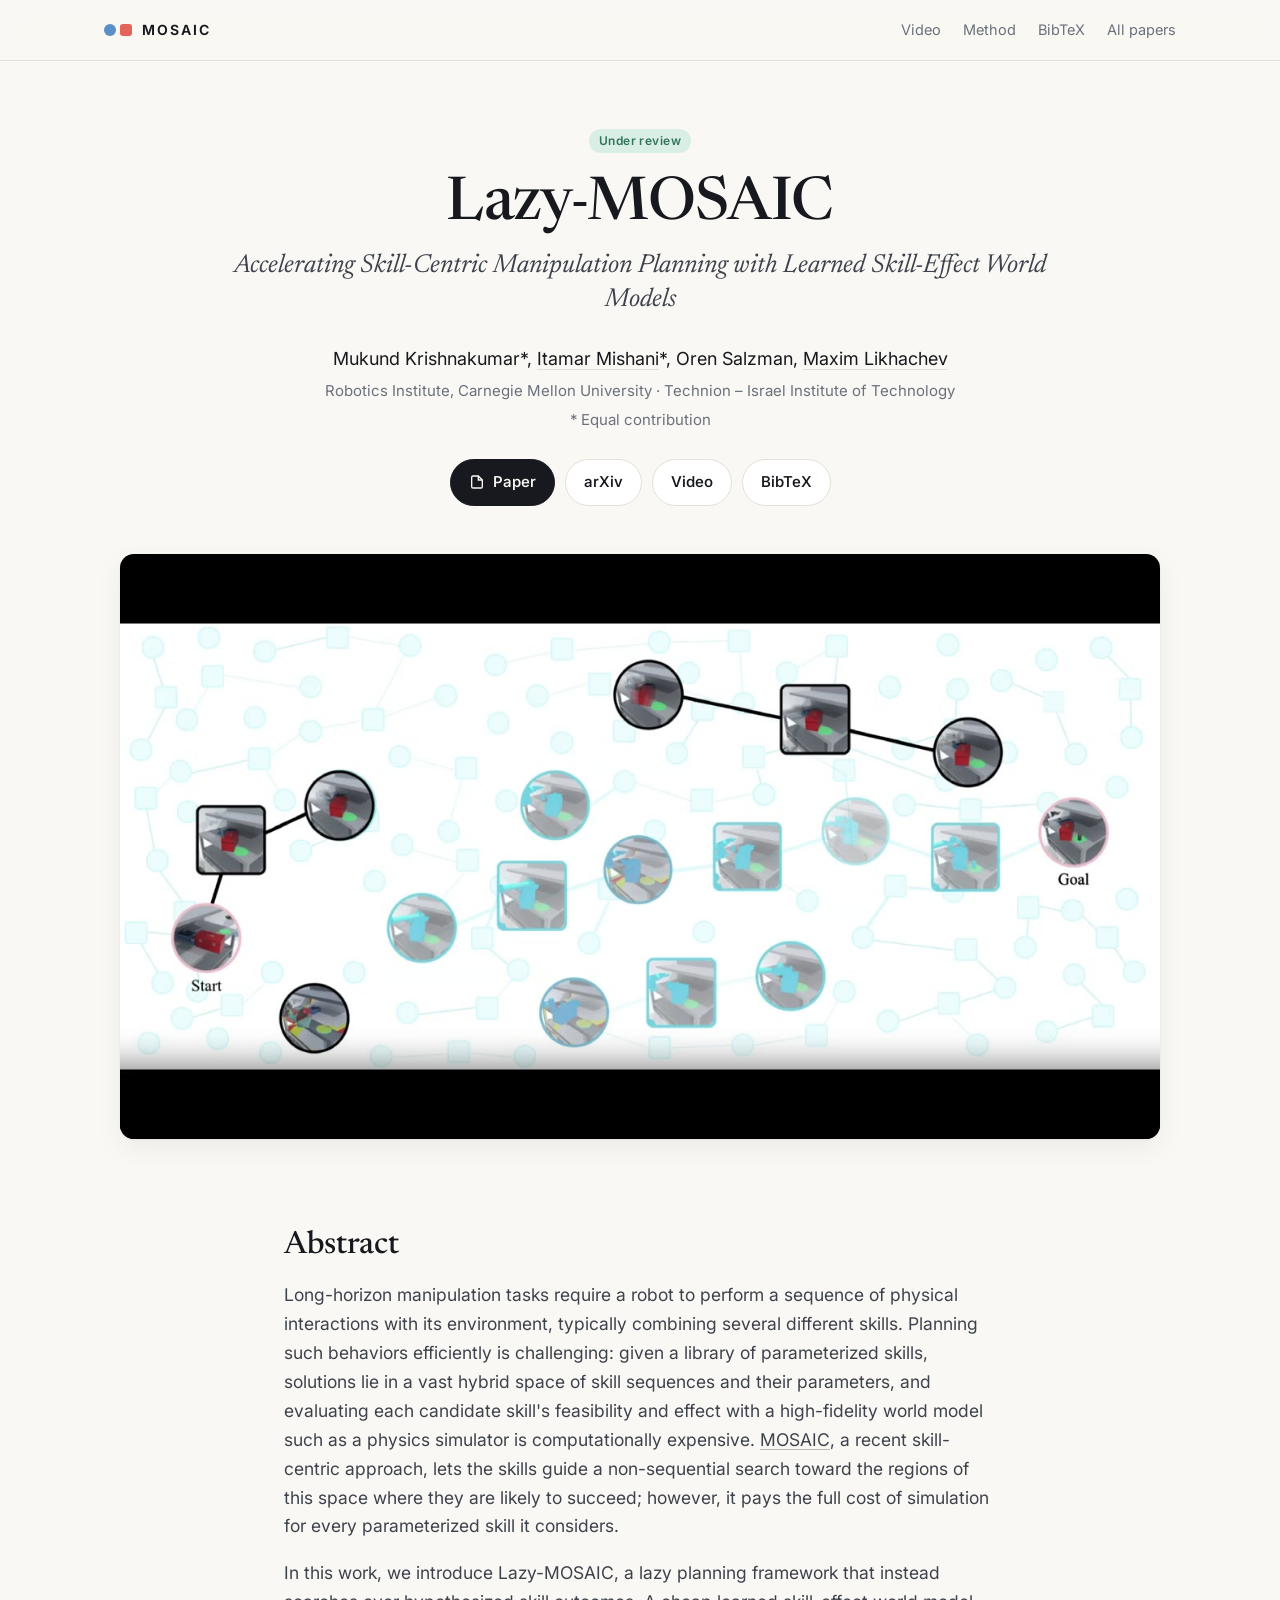
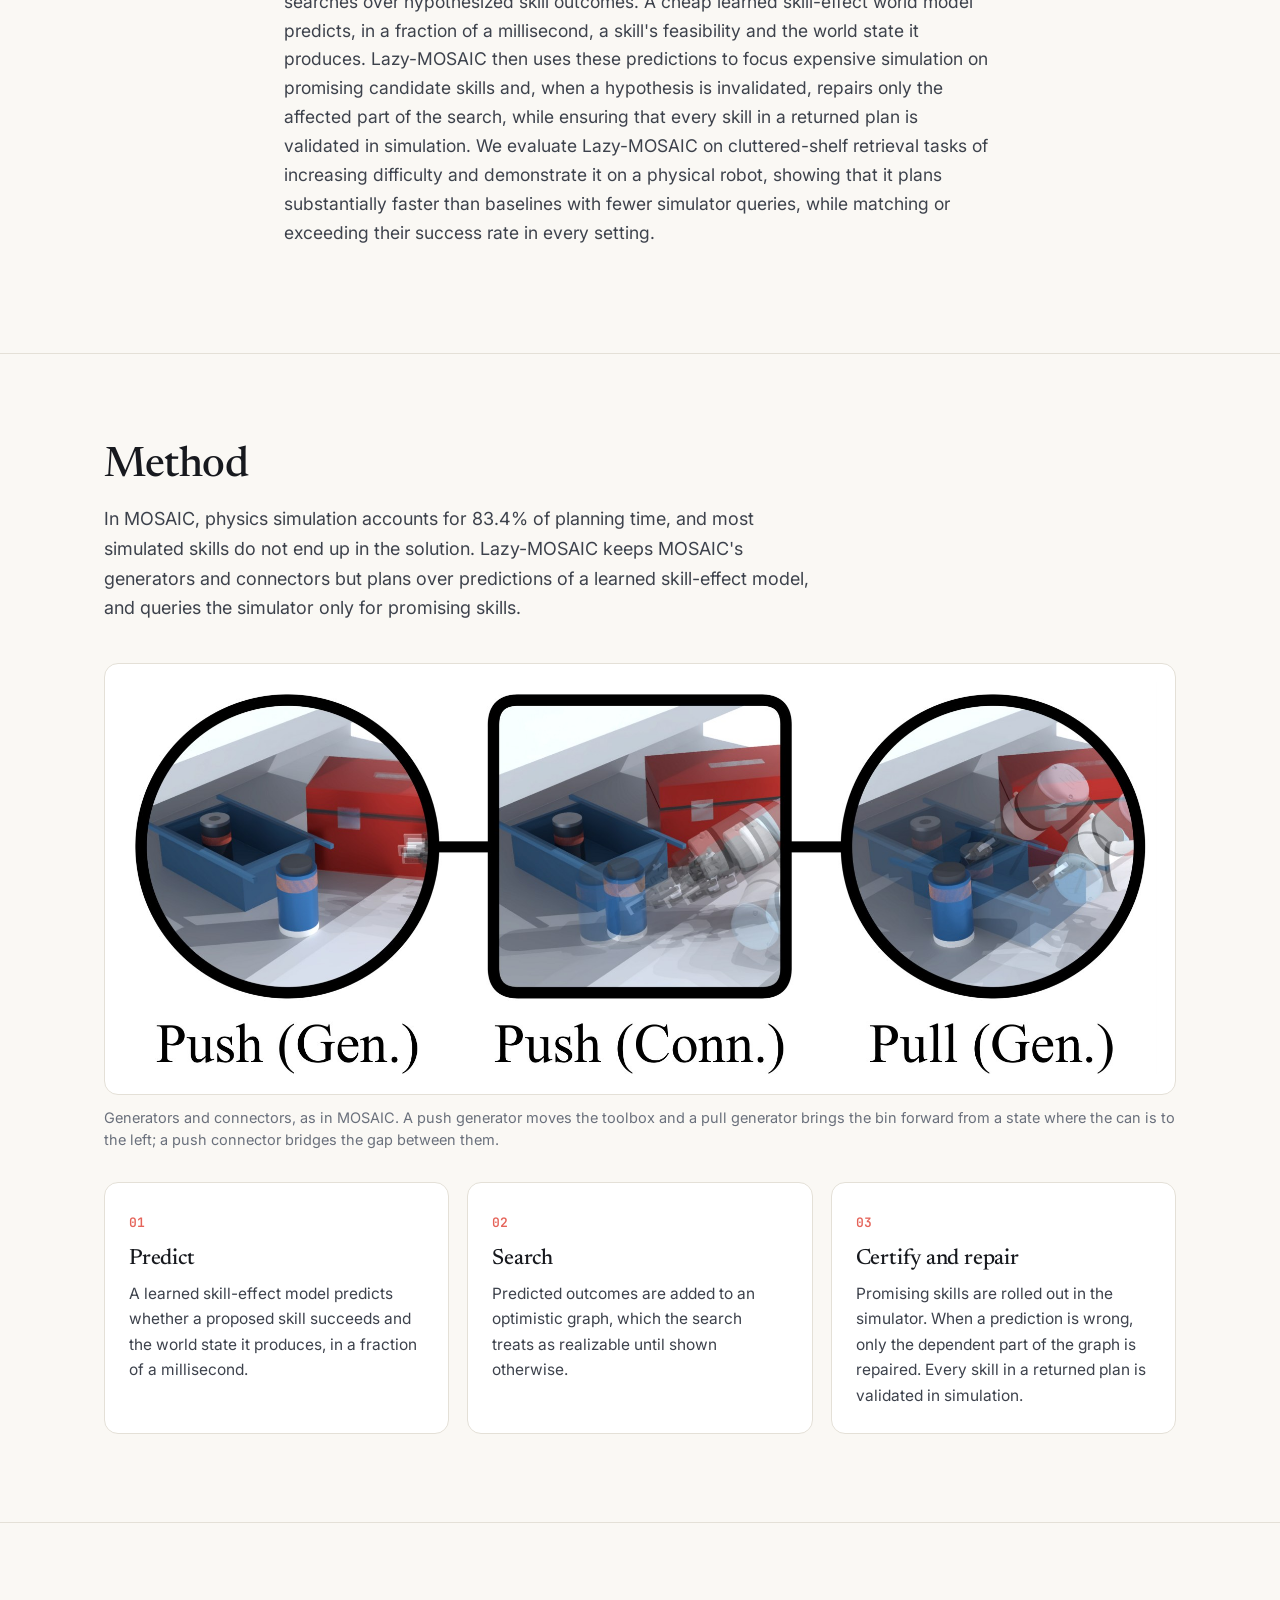
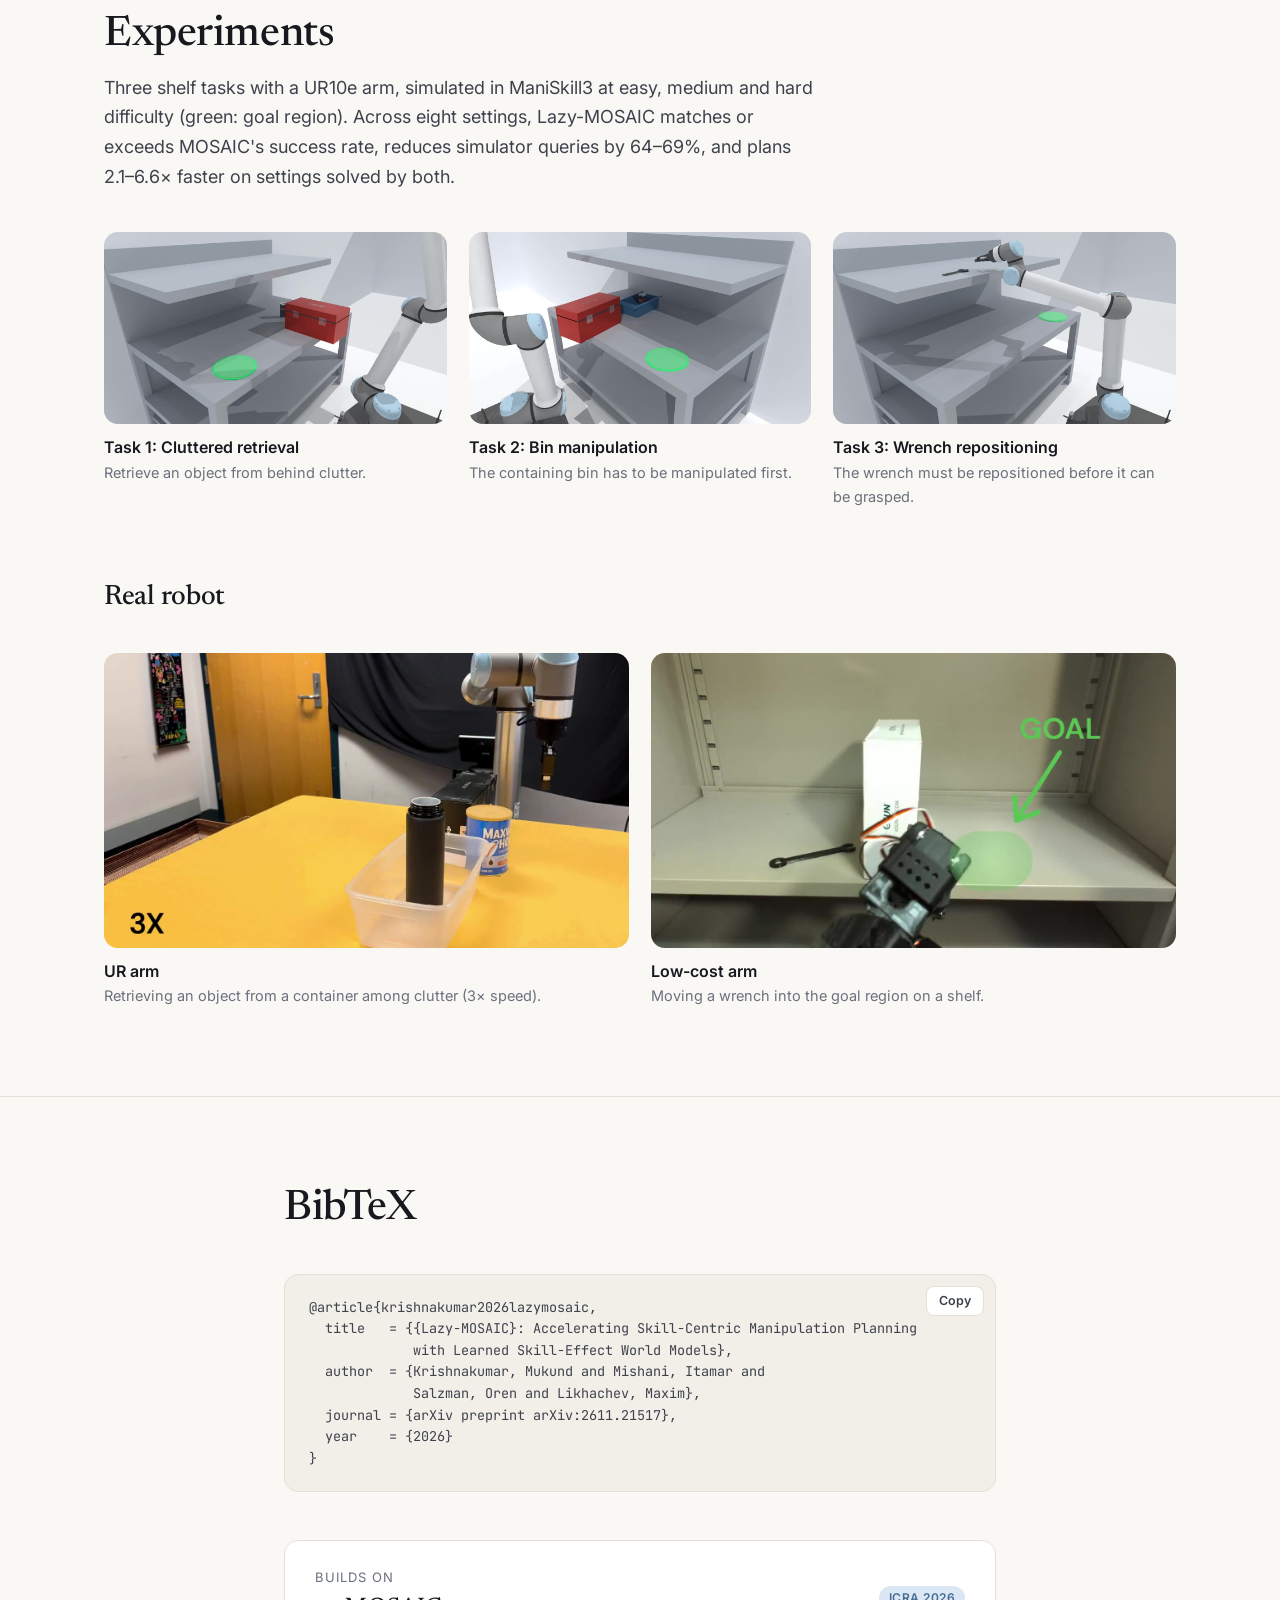
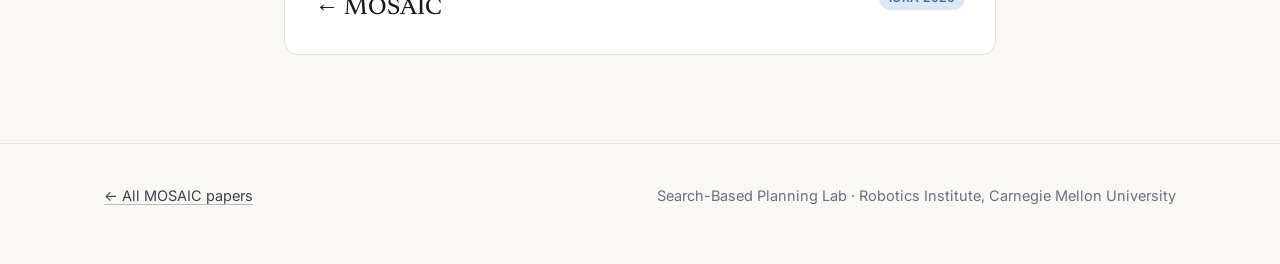
==== commit 6ba78c27: "Animate the Parallel MOSAIC teaser and list Mukund first on Lazy-MOSAIC Co-Authored-By: Claude Opus " ====
--- a/lazy-mosaic/index.html
+++ b/lazy-mosaic/index.html
@@ -35,8 +35,8 @@
     <h1>Lazy-MOSAIC</h1>
     <p class="subtitle">Accelerating Skill-Centric Manipulation Planning with Learned Skill-Effect World Models</p>
     <div class="authors">
+      Mukund Krishnakumar*,
       <a href="https://imishani.github.io/">Itamar Mishani</a>*,
-      Mukund Krishnakumar*,
       Oren Salzman,
       <a href="https://www.cs.cmu.edu/~maxim/">Maxim Likhachev</a>
     </div>
@@ -163,10 +163,10 @@
     <div class="section-head"><h2>BibTeX</h2></div>
     <div class="bibtex">
       <button class="copy" type="button">Copy</button>
-<pre>@article{mishani2026lazymosaic,
+<pre>@article{krishnakumar2026lazymosaic,
   title   = {{Lazy-MOSAIC}: Accelerating Skill-Centric Manipulation Planning
              with Learned Skill-Effect World Models},
-  author  = {Mishani, Itamar and Krishnakumar, Mukund and
+  author  = {Krishnakumar, Mukund and Mishani, Itamar and
              Salzman, Oren and Likhachev, Maxim},
   journal = {arXiv preprint arXiv:2611.21517},
   year    = {2026}
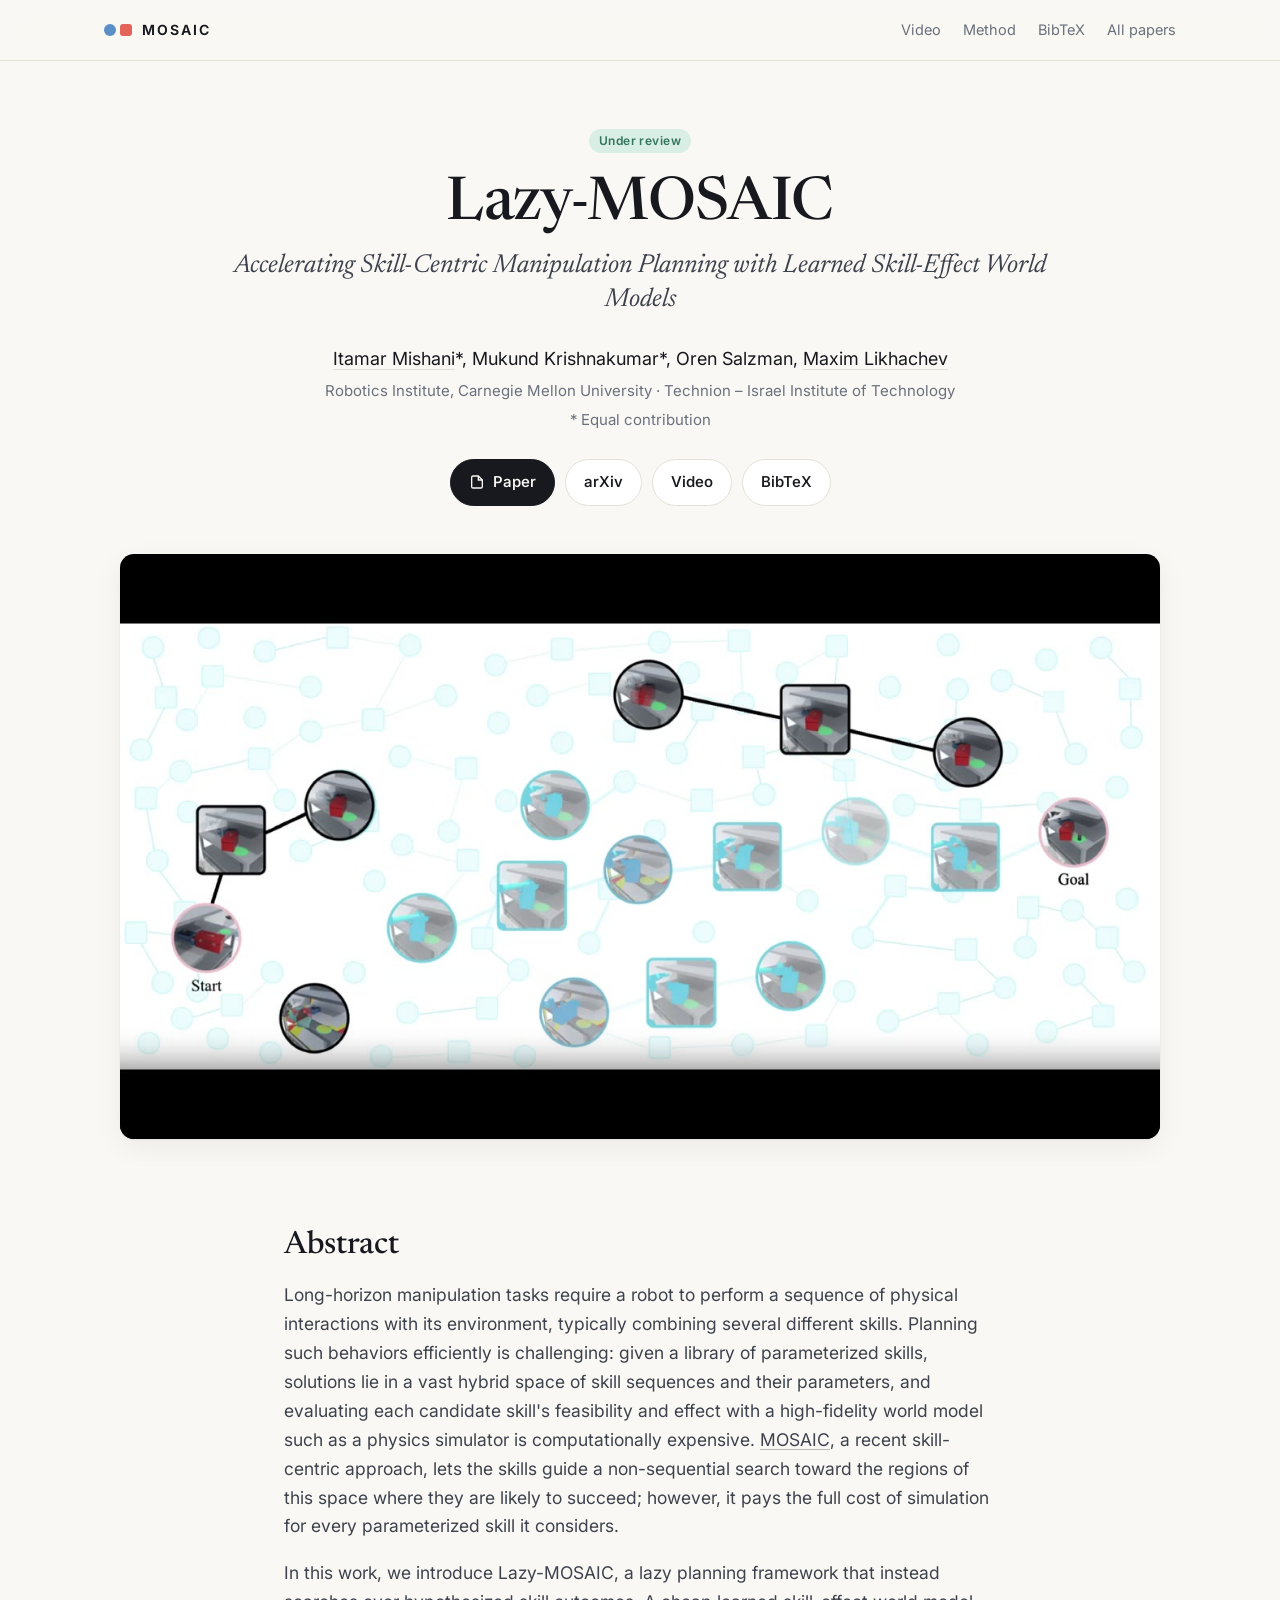
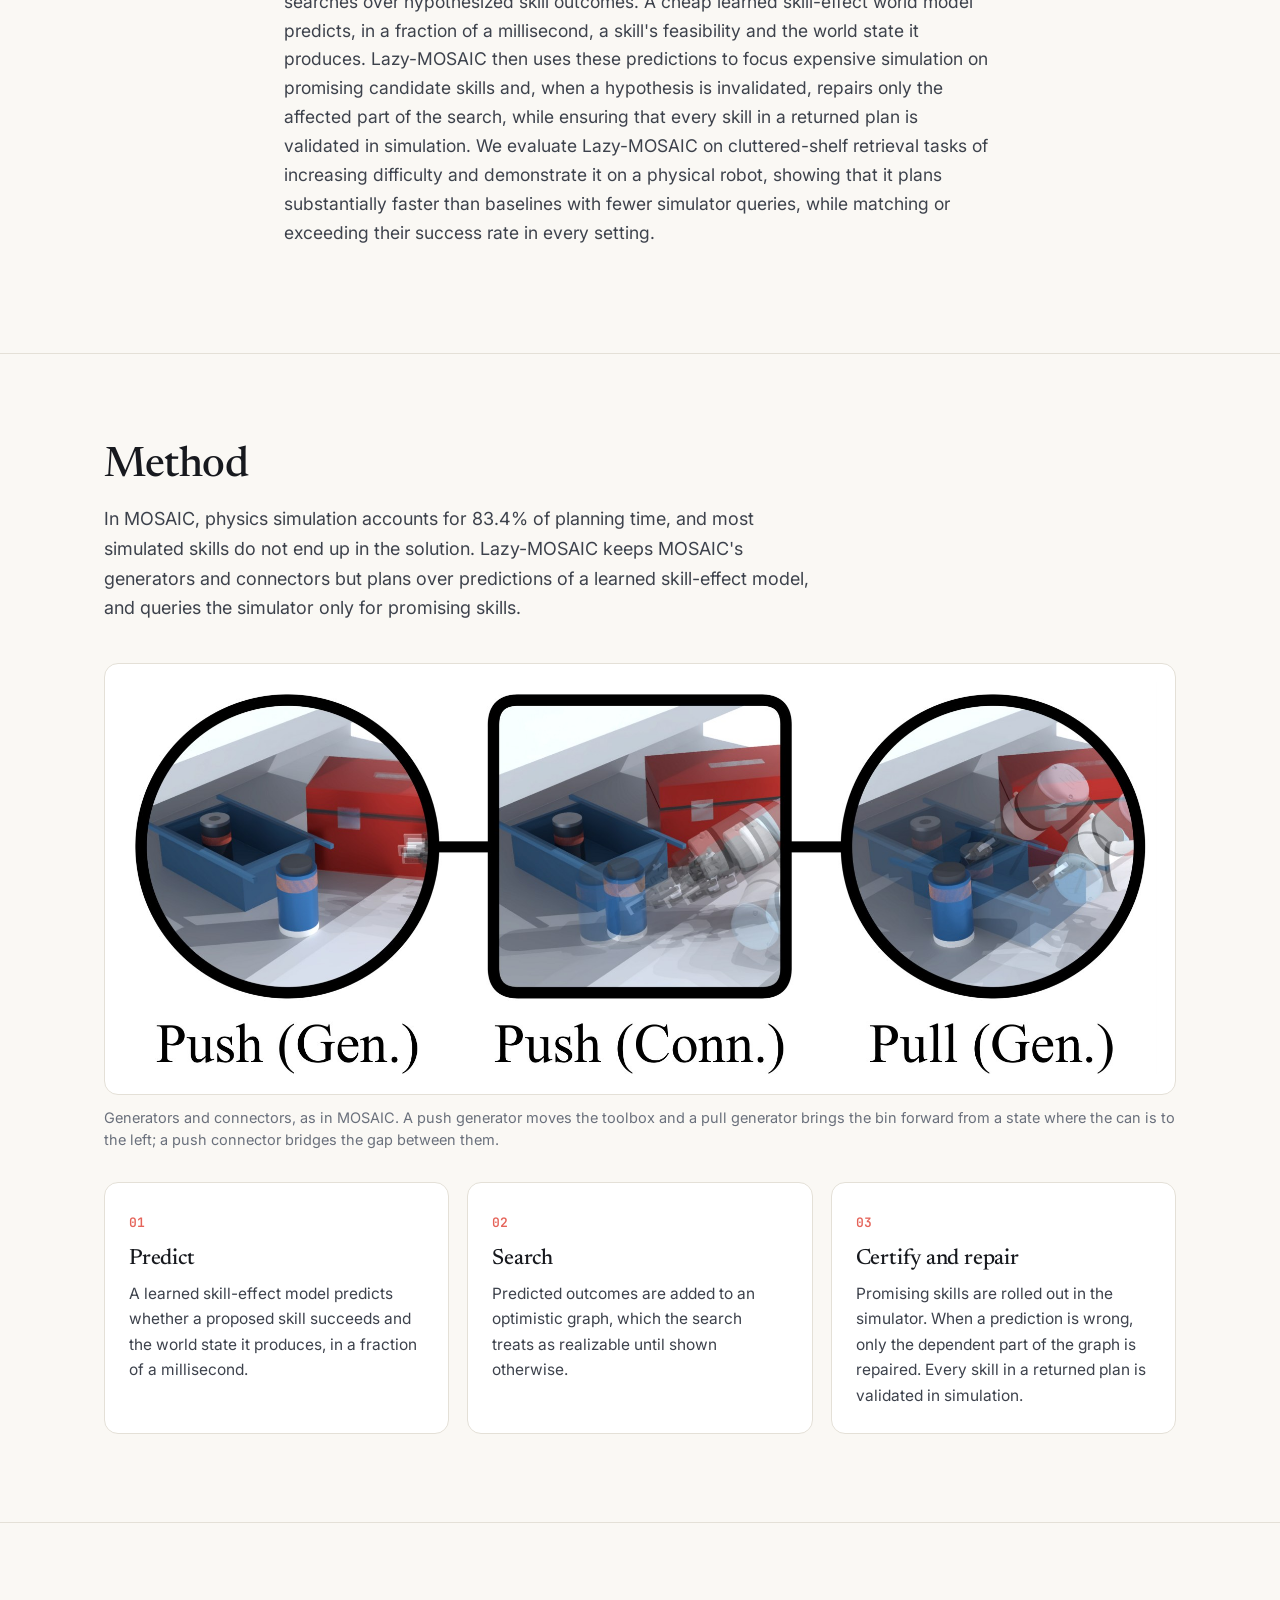
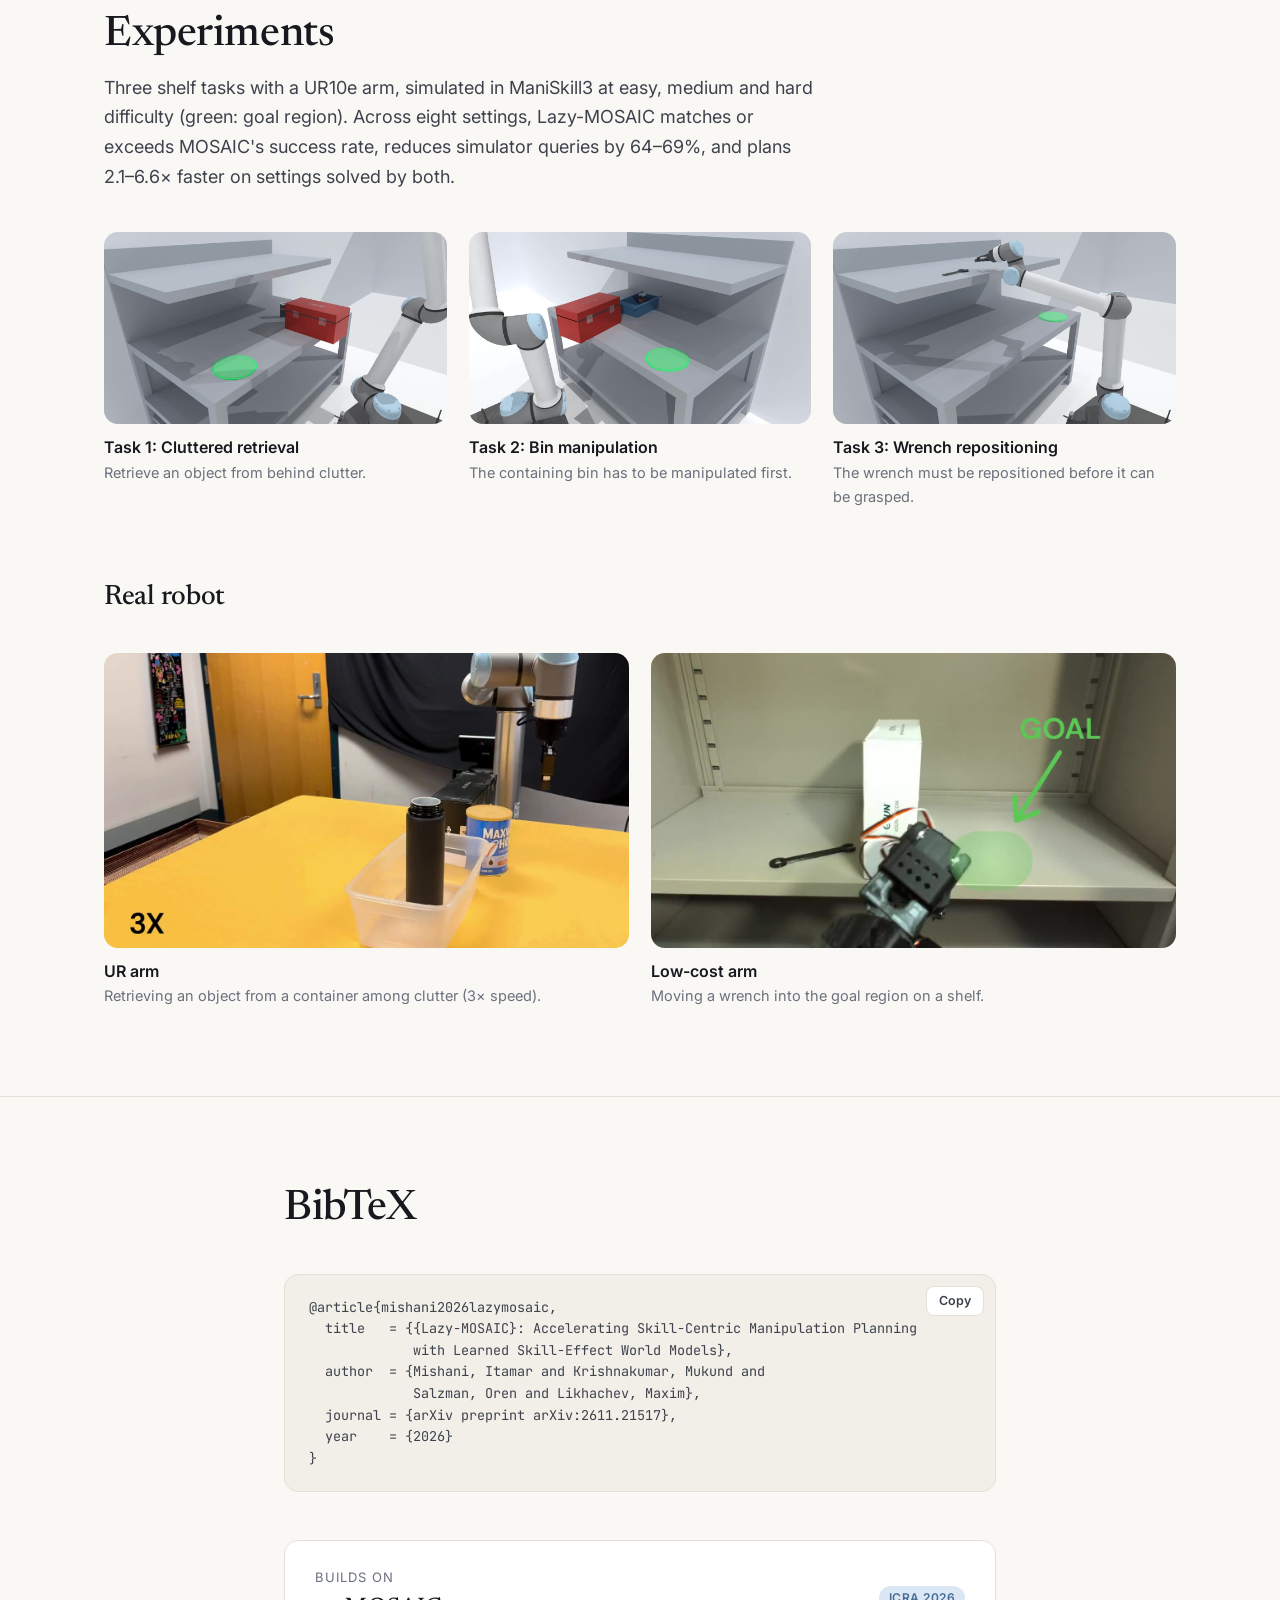
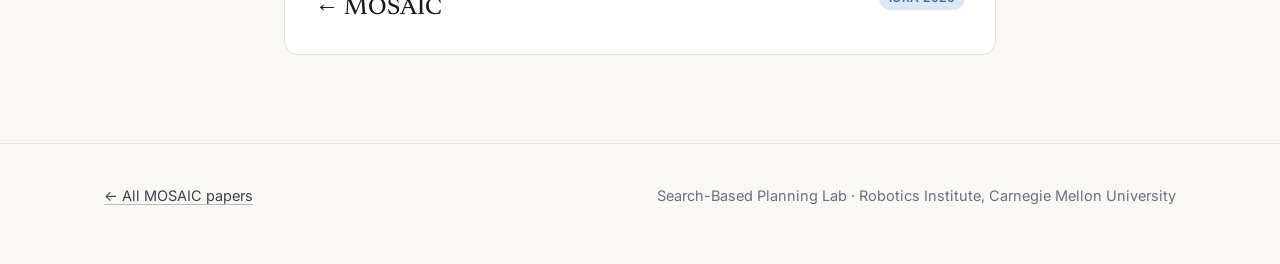
==== commit a6aa0814: "List Itamar Mishani first and mark him as MOSAIC lead Co-Authored-By: Claude Opus 5.5 <noreply@anthr" ====
--- a/lazy-mosaic/index.html
+++ b/lazy-mosaic/index.html
@@ -35,8 +35,8 @@
     <h1>Lazy-MOSAIC</h1>
     <p class="subtitle">Accelerating Skill-Centric Manipulation Planning with Learned Skill-Effect World Models</p>
     <div class="authors">
+      <a href="https://imishani.github.io/">Itamar Mishani</a>*,
       Mukund Krishnakumar*,
-      <a href="https://imishani.github.io/">Itamar Mishani</a>*,
       Oren Salzman,
       <a href="https://www.cs.cmu.edu/~maxim/">Maxim Likhachev</a>
     </div>
@@ -163,10 +163,10 @@
     <div class="section-head"><h2>BibTeX</h2></div>
     <div class="bibtex">
       <button class="copy" type="button">Copy</button>
-<pre>@article{krishnakumar2026lazymosaic,
+<pre>@article{mishani2026lazymosaic,
   title   = {{Lazy-MOSAIC}: Accelerating Skill-Centric Manipulation Planning
              with Learned Skill-Effect World Models},
-  author  = {Krishnakumar, Mukund and Mishani, Itamar and
+  author  = {Mishani, Itamar and Krishnakumar, Mukund and
              Salzman, Oren and Likhachev, Maxim},
   journal = {arXiv preprint arXiv:2611.21517},
   year    = {2026}
--- a/assets/css/site.css
+++ b/assets/css/site.css
@@ -186,7 +186,9 @@
 .people { display: grid; grid-template-columns: repeat(auto-fill, minmax(200px, 1fr)); gap: 16px; }
 .person { padding: 20px 22px; border: 1px solid var(--line); border-radius: var(--radius); background: var(--surface); }
 .person b { display: block; font-weight: 600; }
-.person span { color: var(--muted); font-size: 14.5px; }
+.person span { display: block; color: var(--muted); font-size: 14.5px; }
+.person em { display: inline-block; margin-top: 8px; font: 600 12px/1 var(--sans); font-style: normal; letter-spacing: .04em; padding: 5px 9px; border-radius: 999px; background: var(--gen-soft); color: color-mix(in srgb, var(--gen) 70%, var(--ink)); }
+.person.lead { border-color: color-mix(in srgb, var(--gen) 45%, var(--line)); }
 
 /* ---------- paper page ---------- */
 .crumb { display: inline-flex; align-items: center; gap: 6px; font-size: 14.5px; color: var(--muted); text-decoration: none; margin-bottom: 28px; }
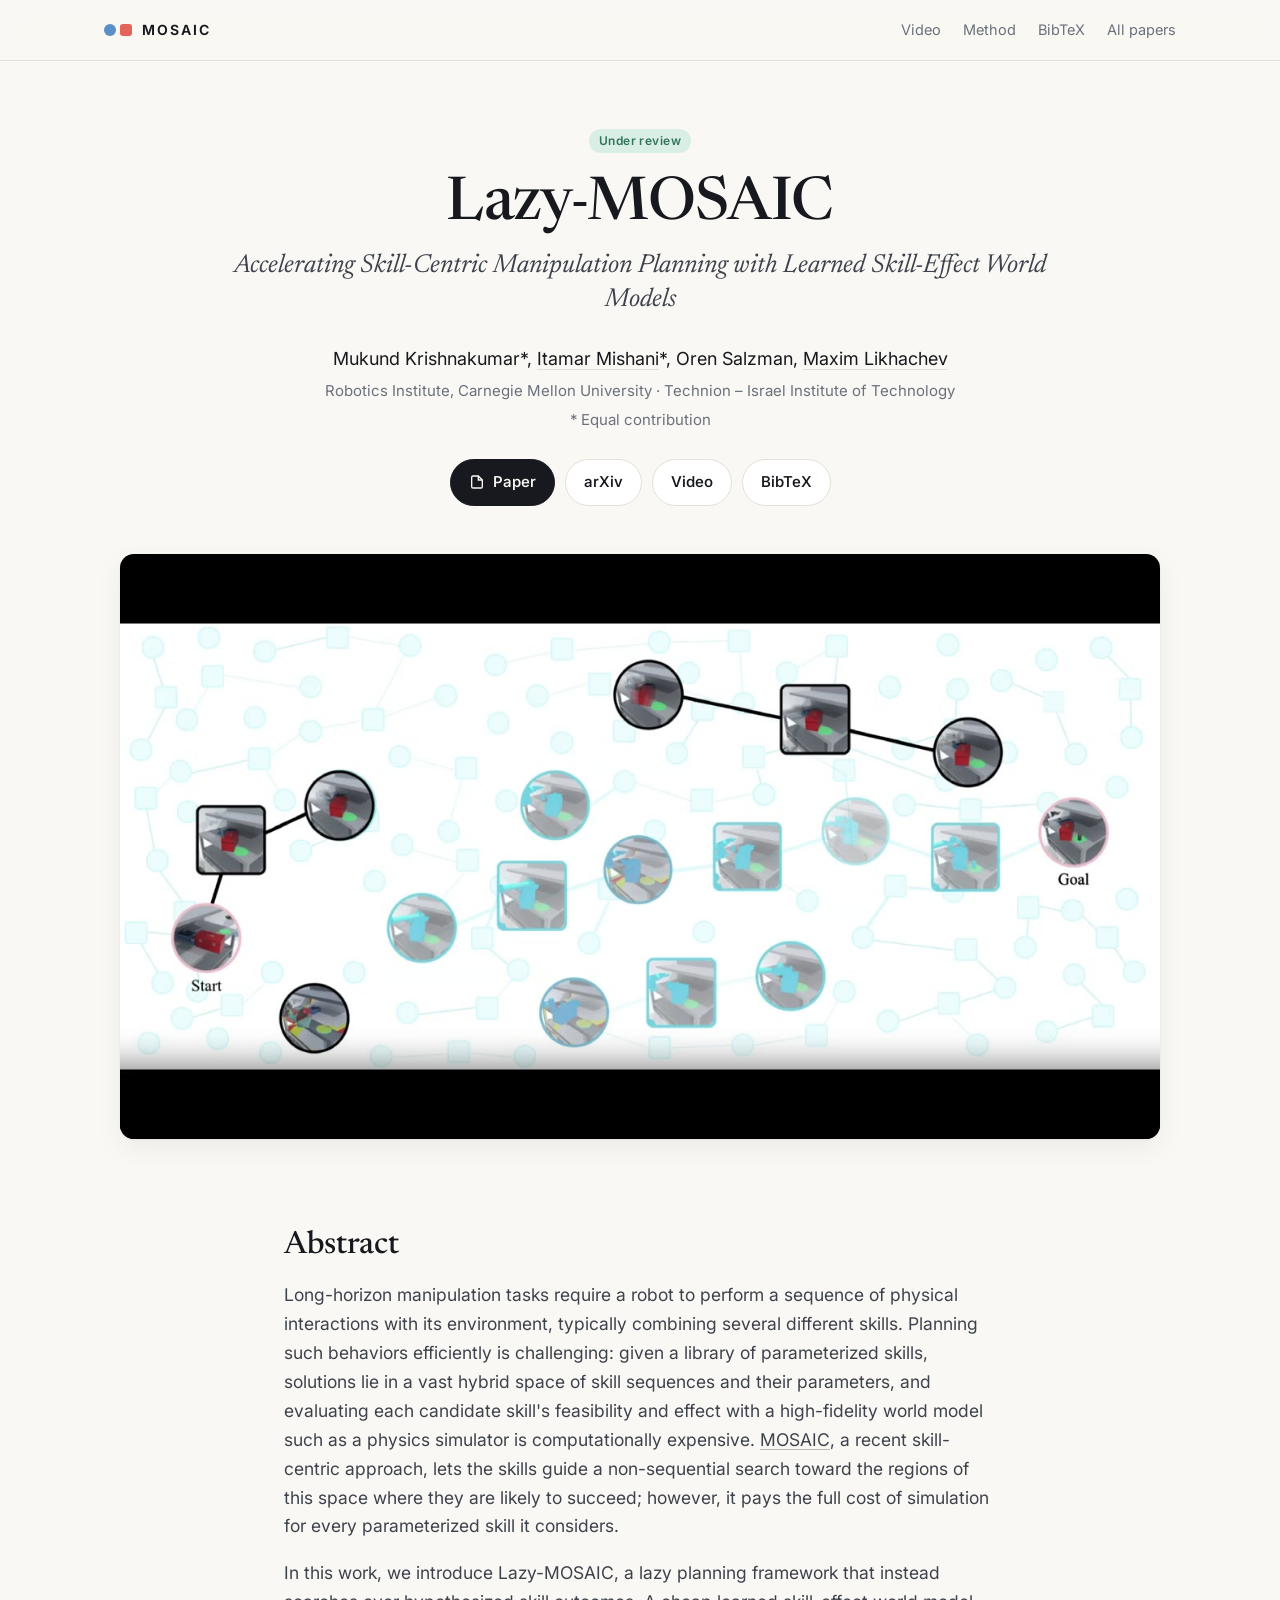
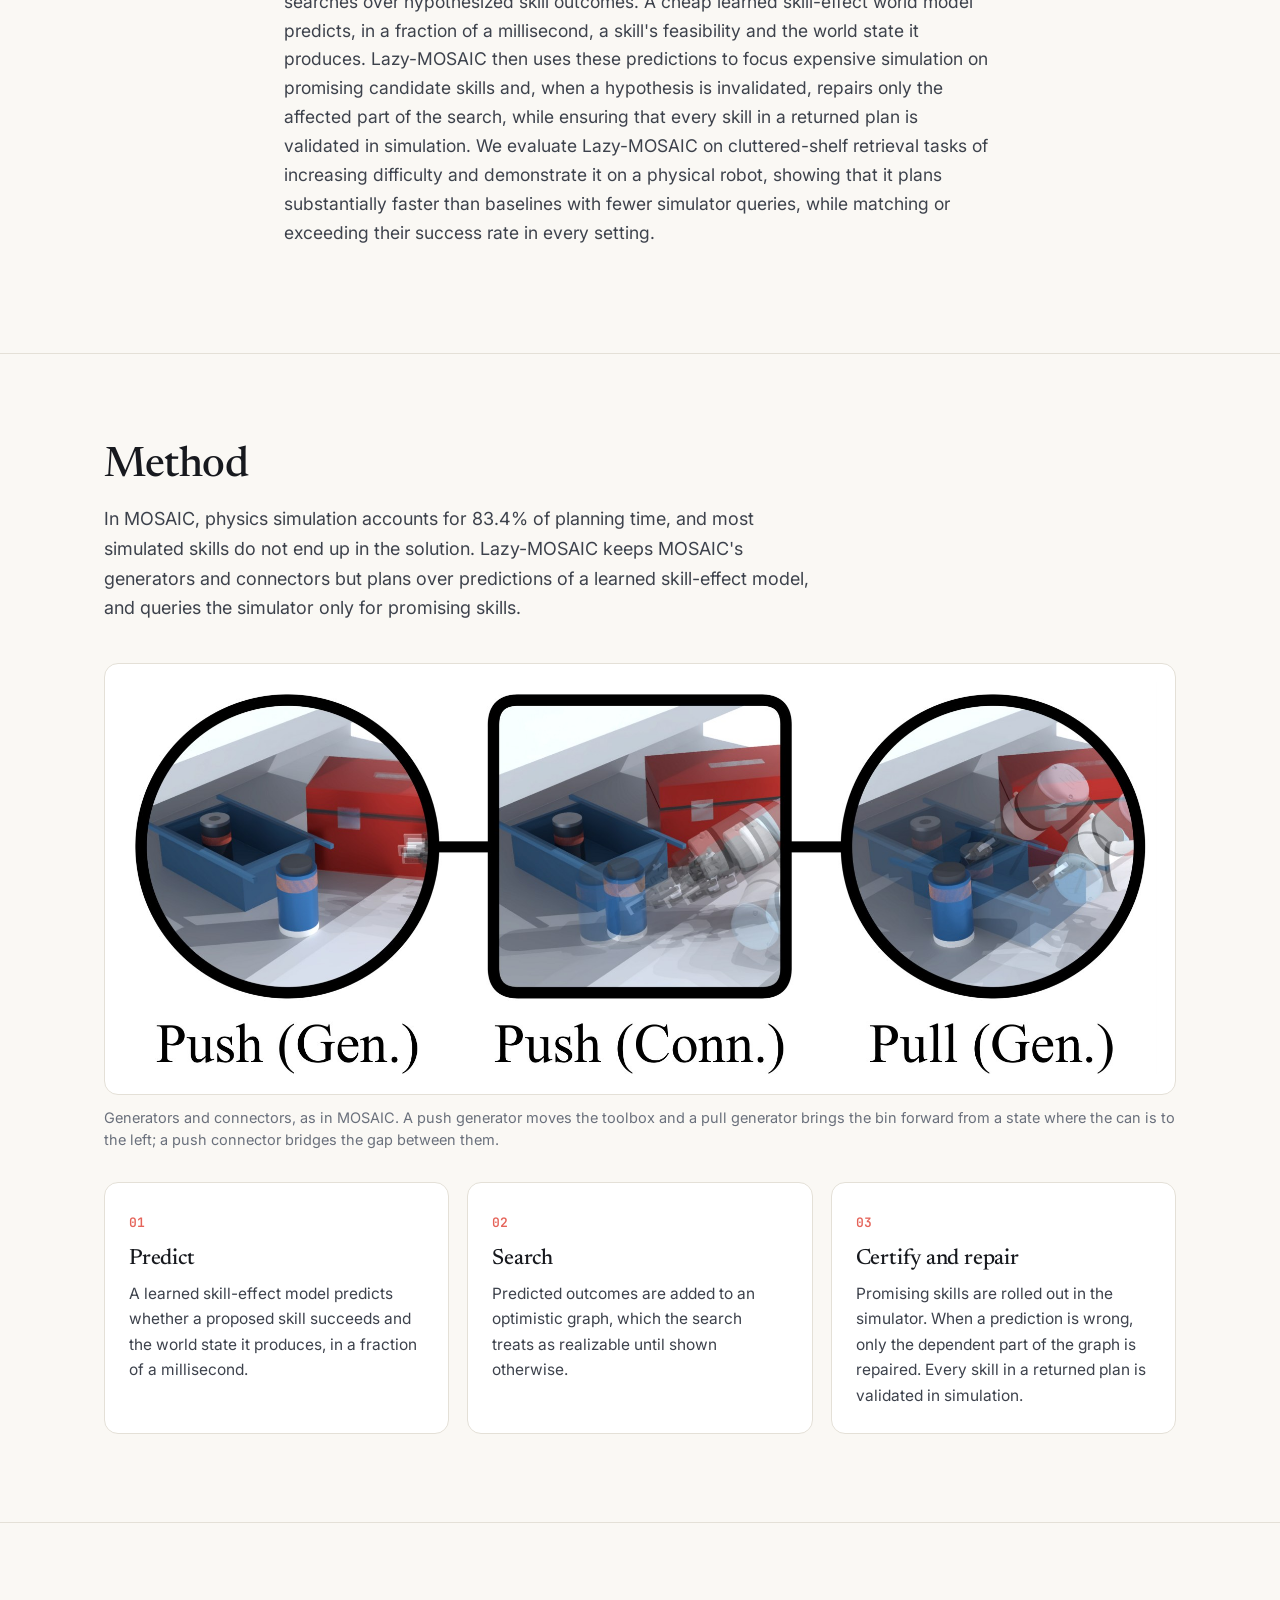
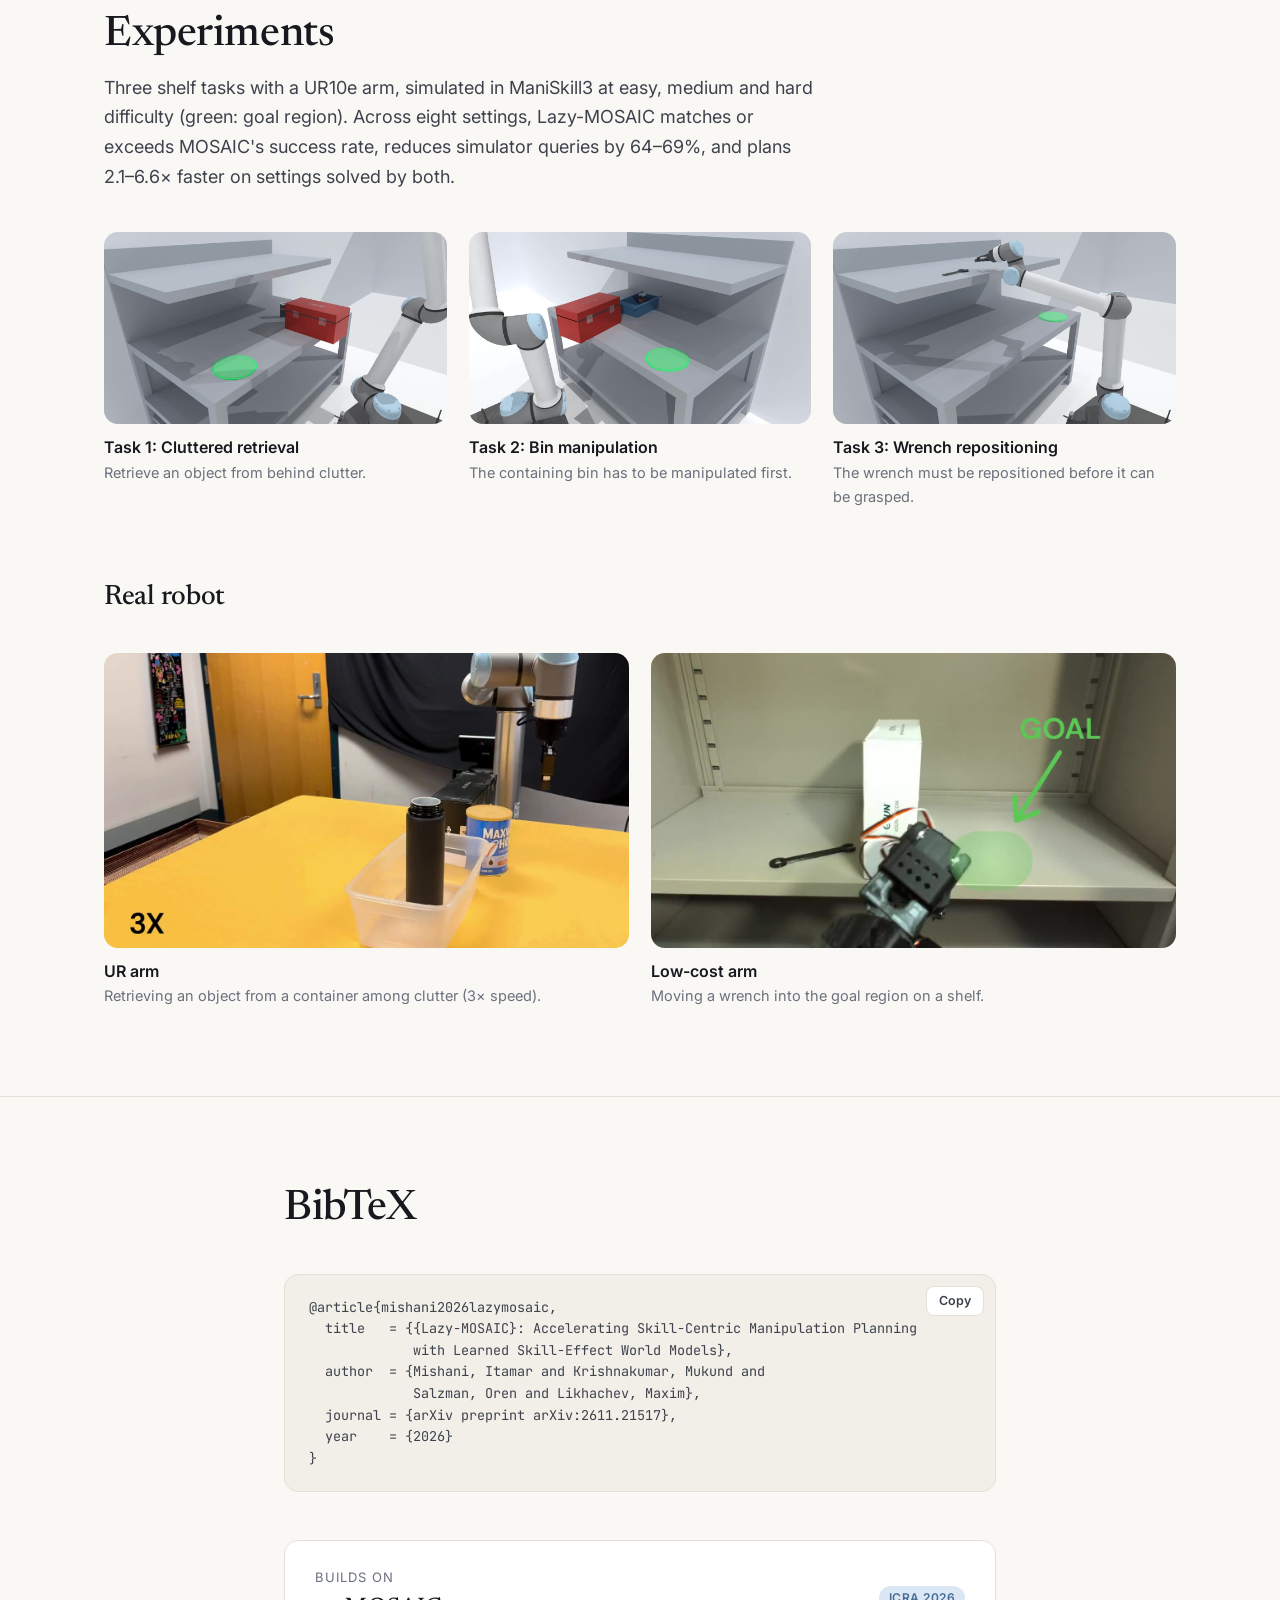
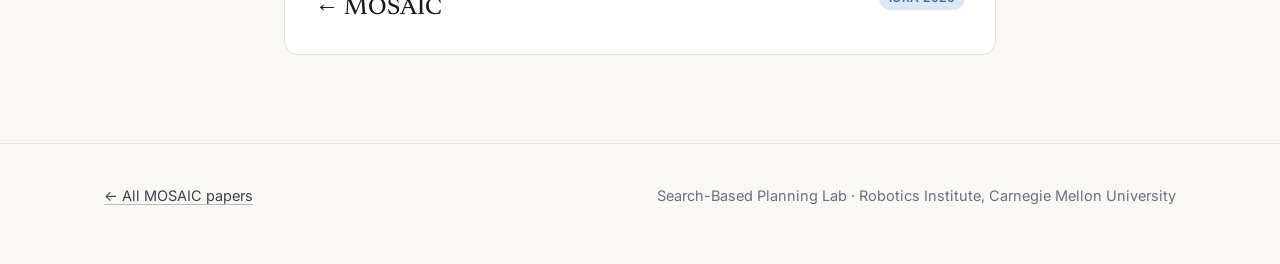
==== commit fad00007: "Match the PDF author order on the Lazy-MOSAIC page Co-Authored-By: Claude Opus 5.5 <noreply@anthropi" ====
--- a/lazy-mosaic/index.html
+++ b/lazy-mosaic/index.html
@@ -35,8 +35,8 @@
     <h1>Lazy-MOSAIC</h1>
     <p class="subtitle">Accelerating Skill-Centric Manipulation Planning with Learned Skill-Effect World Models</p>
     <div class="authors">
+      Mukund Krishnakumar*,
       <a href="https://imishani.github.io/">Itamar Mishani</a>*,
-      Mukund Krishnakumar*,
       Oren Salzman,
       <a href="https://www.cs.cmu.edu/~maxim/">Maxim Likhachev</a>
     </div>
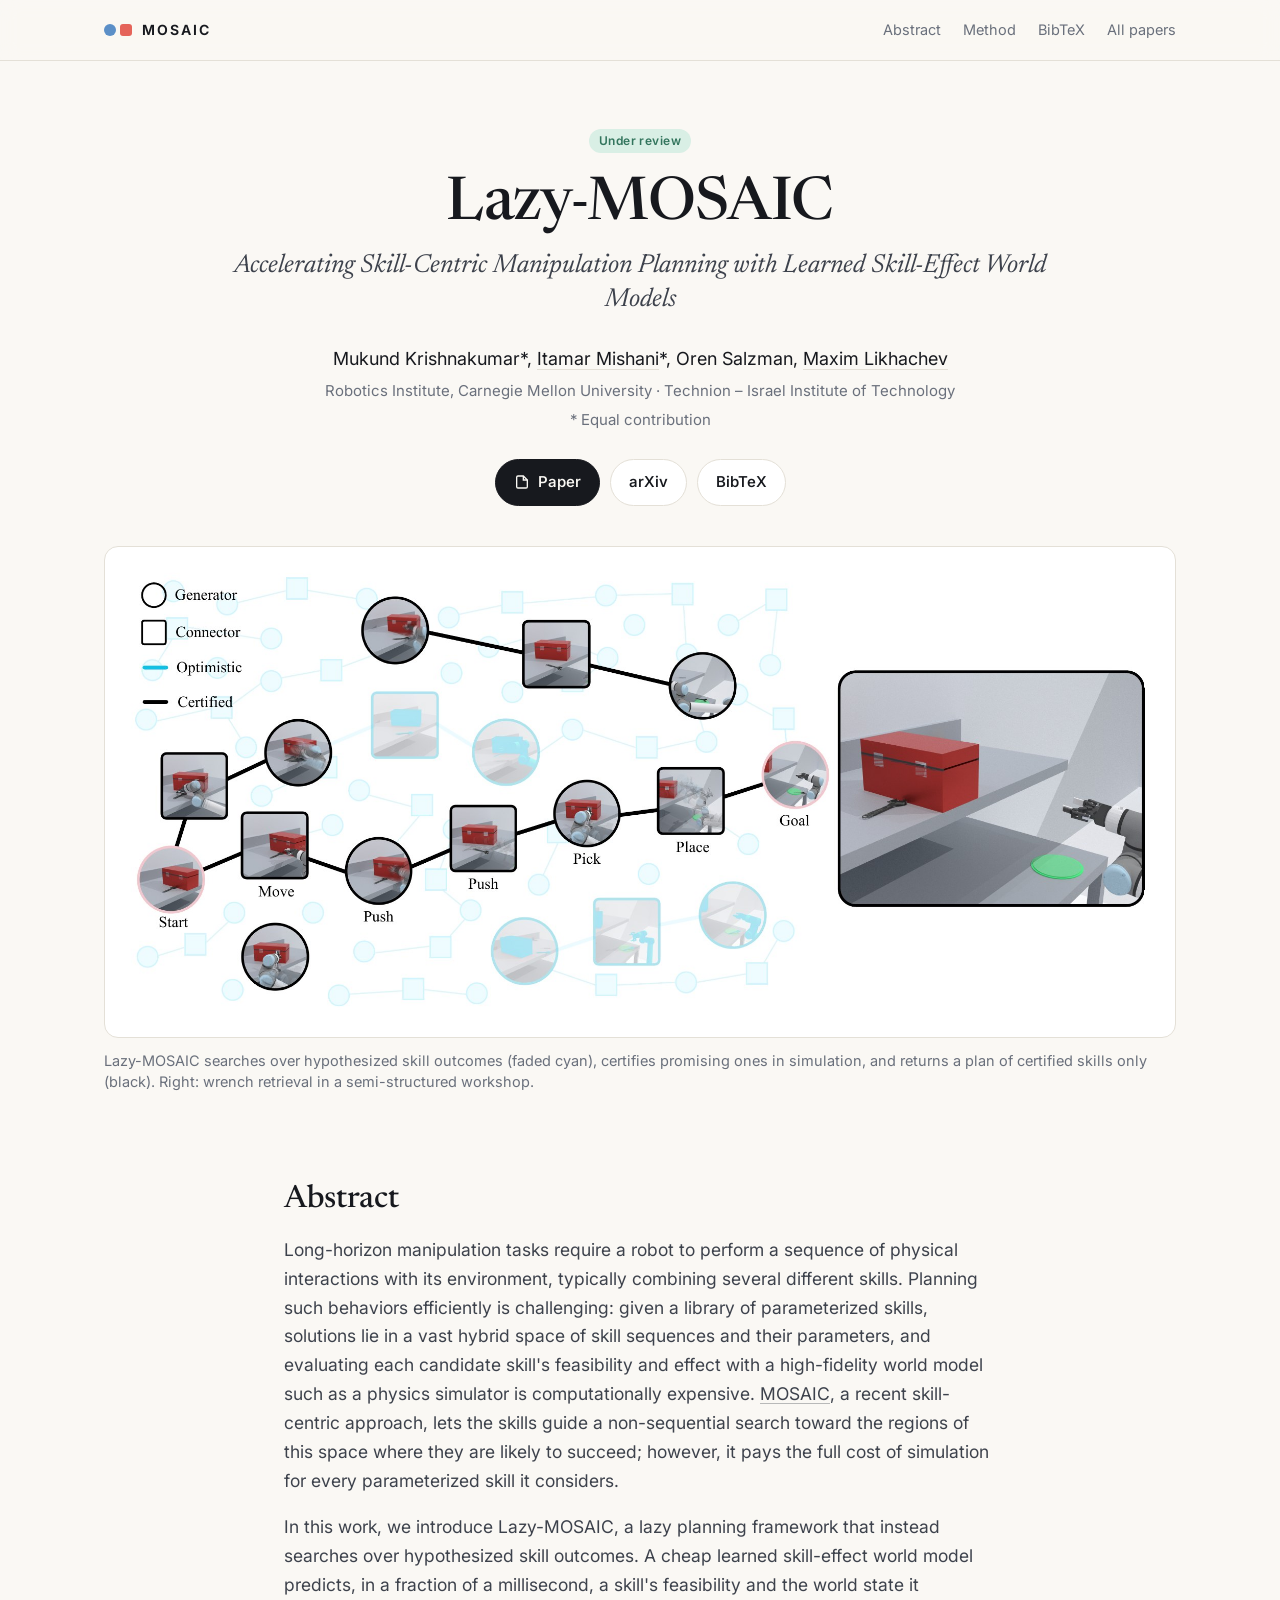
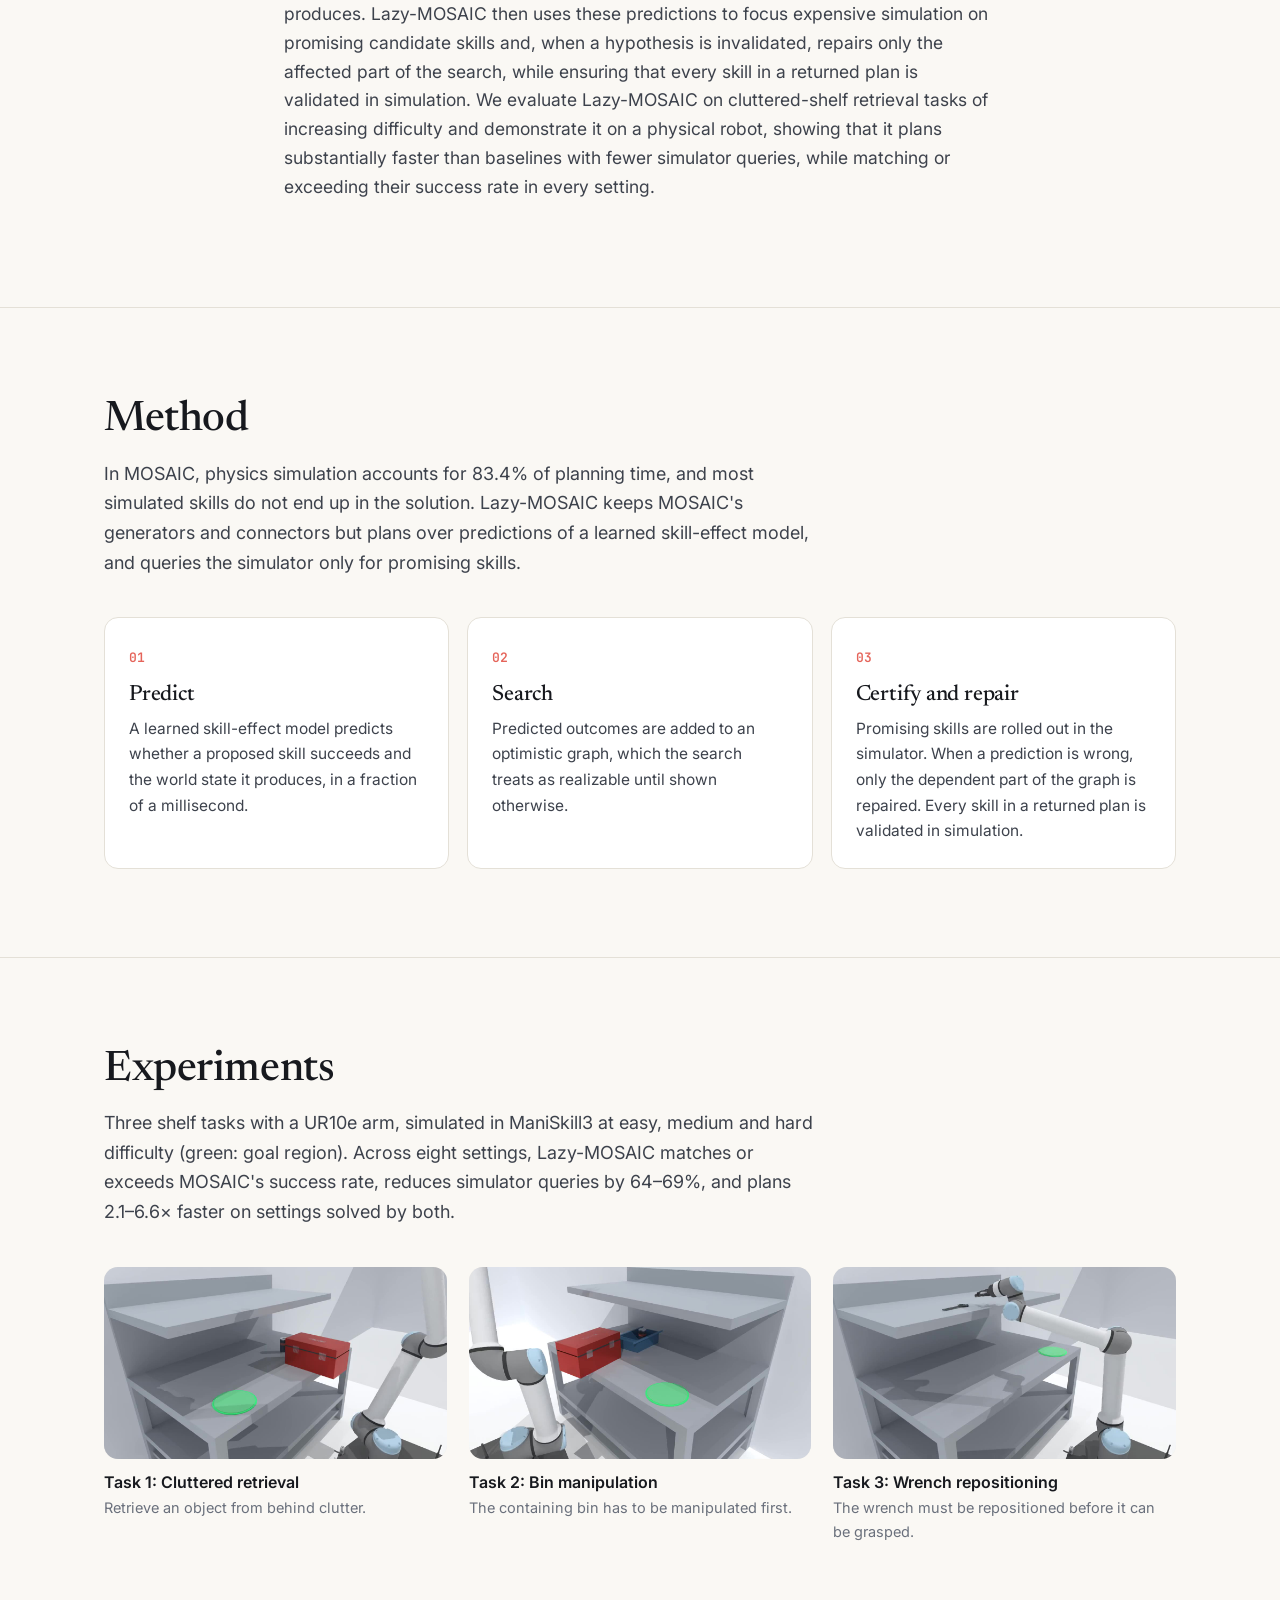
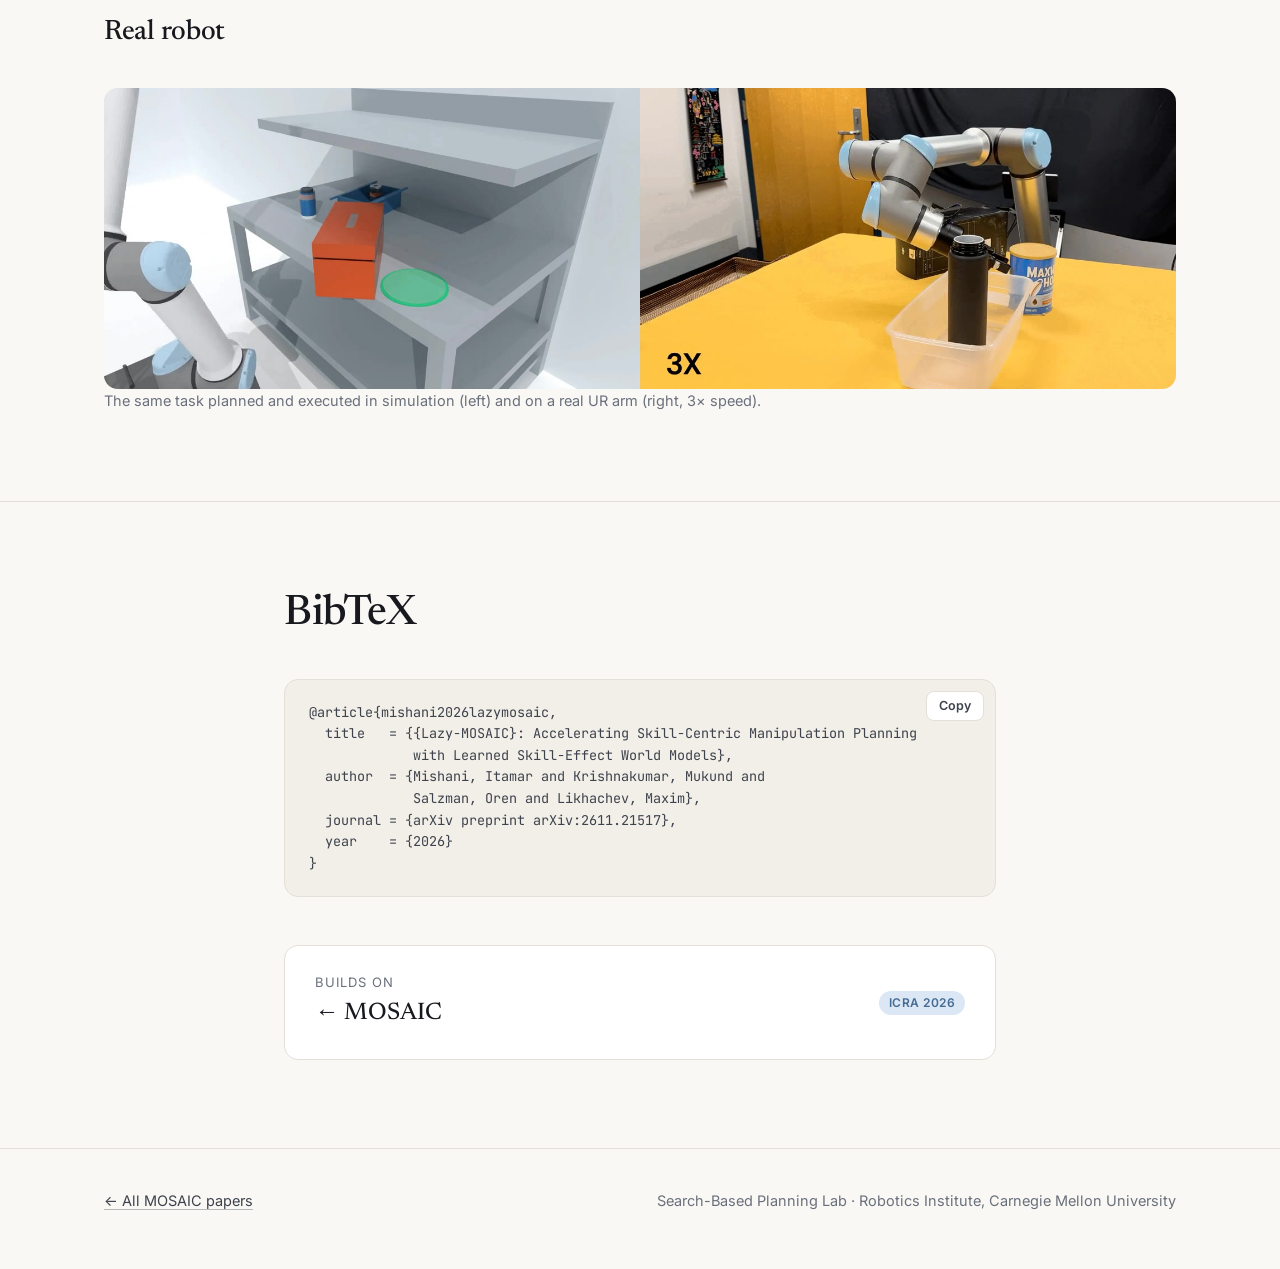
==== commit 94b11024: "feat(lazy-mosaic): header figure and sim-vs-real clip Replace the paper video with the paper's heade" ====
--- a/lazy-mosaic/index.html
+++ b/lazy-mosaic/index.html
@@ -6,7 +6,7 @@
   <title>Lazy-MOSAIC: Accelerating Skill-Centric Manipulation Planning with Learned Skill-Effect World Models</title>
   <meta name="description" content="Lazy-MOSAIC plans over cheap learned predictions of skill outcomes and simulates only what the plan needs: 2.1–6.6× faster planning with 64–69% fewer simulator queries.">
   <meta property="og:title" content="Lazy-MOSAIC: Accelerating Skill-Centric Manipulation Planning with Learned Skill-Effect World Models">
-  <meta property="og:image" content="https://skill-mosaic.github.io/assets/media/lazy/paper_video.jpg">
+  <meta property="og:image" content="https://skill-mosaic.github.io/assets/media/lazy/lazy_main.jpg">
   <meta name="twitter:card" content="summary_large_image">
   <link rel="icon" href="../assets/favicon.gif">
   <link rel="preconnect" href="https://fonts.googleapis.com">
@@ -21,7 +21,7 @@
   <div class="wrap">
     <a class="brand" href="../"><span class="brand-mark"><i class="c"></i><i class="s"></i></span>MOSAIC</a>
     <div class="nav-links">
-      <a href="#video">Video</a>
+      <a href="#abstract">Abstract</a>
       <a href="#method" class="hide-sm">Method</a>
       <a href="#bibtex">BibTeX</a>
       <a href="../#papers">All papers</a>
@@ -46,18 +46,19 @@
       <a class="btn primary" href="https://arxiv.org/pdf/2611.21517">
         <svg viewBox="0 0 24 24" fill="none" stroke="currentColor" stroke-width="2"><path d="M14 3H6a2 2 0 0 0-2 2v14a2 2 0 0 0 2 2h12a2 2 0 0 0 2-2V9z"/><path d="M14 3v6h6"/></svg>Paper</a>
       <a class="btn" href="https://arxiv.org/abs/2611.21517">arXiv</a>
-      <a class="btn" href="#video">Video</a>
       <a class="btn" href="#bibtex">BibTeX</a>
     </div>
   </div>
 </header>
 
-<div class="wrap" id="video">
-  <div class="media lead-video">
-    <video controls playsinline preload="metadata" poster="../assets/media/lazy/paper_video.jpg">
-      <source src="../assets/media/lazy/paper_video.mp4" type="video/mp4">
-    </video>
-  </div>
+<div class="wrap">
+  <figure>
+    <div class="figure-card">
+      <img src="../assets/media/lazy/lazy_main.jpg" width="2025" height="889"
+           alt="Lazy-MOSAIC's search graph of generators and connectors: optimistic (cyan) and certified (black) skills from start to goal, beside the wrench retrieval scene.">
+    </div>
+    <figcaption>Lazy-MOSAIC searches over hypothesized skill outcomes (faded cyan), certifies promising ones in simulation, and returns a plan of certified skills only (black). Right: wrench retrieval in a semi-structured workshop.</figcaption>
+  </figure>
 </div>
 
 <section class="section" id="abstract">
@@ -94,11 +95,6 @@
         and queries the simulator only for promising skills.
       </p>
     </div>
-    <figure>
-      <div class="figure-card"><img src="../assets/media/lazy/gen_conn.jpg" loading="lazy" width="2048" height="780"
-        alt="Push (generator), Push (connector) and Pull (generator) skills on a shelf scene with a toolbox, bin and can."></div>
-      <figcaption>Generators and connectors, as in MOSAIC. A push generator moves the toolbox and a pull generator brings the bin forward from a state where the can is to the left; a push connector bridges the gap between them.</figcaption>
-    </figure>
     <div class="steps">
       <div class="step">
         <h3>Predict</h3>
@@ -143,18 +139,10 @@
     <div class="section-head" style="margin-top:72px">
       <h2 style="font-size:28px">Real robot</h2>
     </div>
-    <div class="grid-2">
-      <figure class="clip">
-        <div class="media"><video data-loop autoplay muted loop playsinline preload="metadata" poster="../assets/media/lazy/real_ur.jpg"><source src="../assets/media/lazy/real_ur.mp4" type="video/mp4"></video></div>
-        <h3>UR arm</h3>
-        <p>Retrieving an object from a container among clutter (3× speed).</p>
-      </figure>
-      <figure class="clip">
-        <div class="media"><video data-loop autoplay muted loop playsinline preload="metadata" poster="../assets/media/lazy/real_so107.jpg"><source src="../assets/media/lazy/real_so107.mp4" type="video/mp4"></video></div>
-        <h3>Low-cost arm</h3>
-        <p>Moving a wrench into the goal region on a shelf.</p>
-      </figure>
-    </div>
+    <figure class="clip">
+      <div class="media"><video data-loop autoplay muted loop playsinline preload="metadata" poster="../assets/media/lazy/sim_real.jpg"><source src="../assets/media/lazy/sim_real.mp4" type="video/mp4"></video></div>
+      <p>The same task planned and executed in simulation (left) and on a real UR arm (right, 3× speed).</p>
+    </figure>
   </div>
 </section>
 
--- a/assets/css/site.css
+++ b/assets/css/site.css
@@ -187,8 +187,6 @@
 .person { padding: 20px 22px; border: 1px solid var(--line); border-radius: var(--radius); background: var(--surface); }
 .person b { display: block; font-weight: 600; }
 .person span { display: block; color: var(--muted); font-size: 14.5px; }
-.person em { display: inline-block; margin-top: 8px; font: 600 12px/1 var(--sans); font-style: normal; letter-spacing: .04em; padding: 5px 9px; border-radius: 999px; background: var(--gen-soft); color: color-mix(in srgb, var(--gen) 70%, var(--ink)); }
-.person.lead { border-color: color-mix(in srgb, var(--gen) 45%, var(--line)); }
 
 /* ---------- paper page ---------- */
 .crumb { display: inline-flex; align-items: center; gap: 6px; font-size: 14.5px; color: var(--muted); text-decoration: none; margin-bottom: 28px; }
